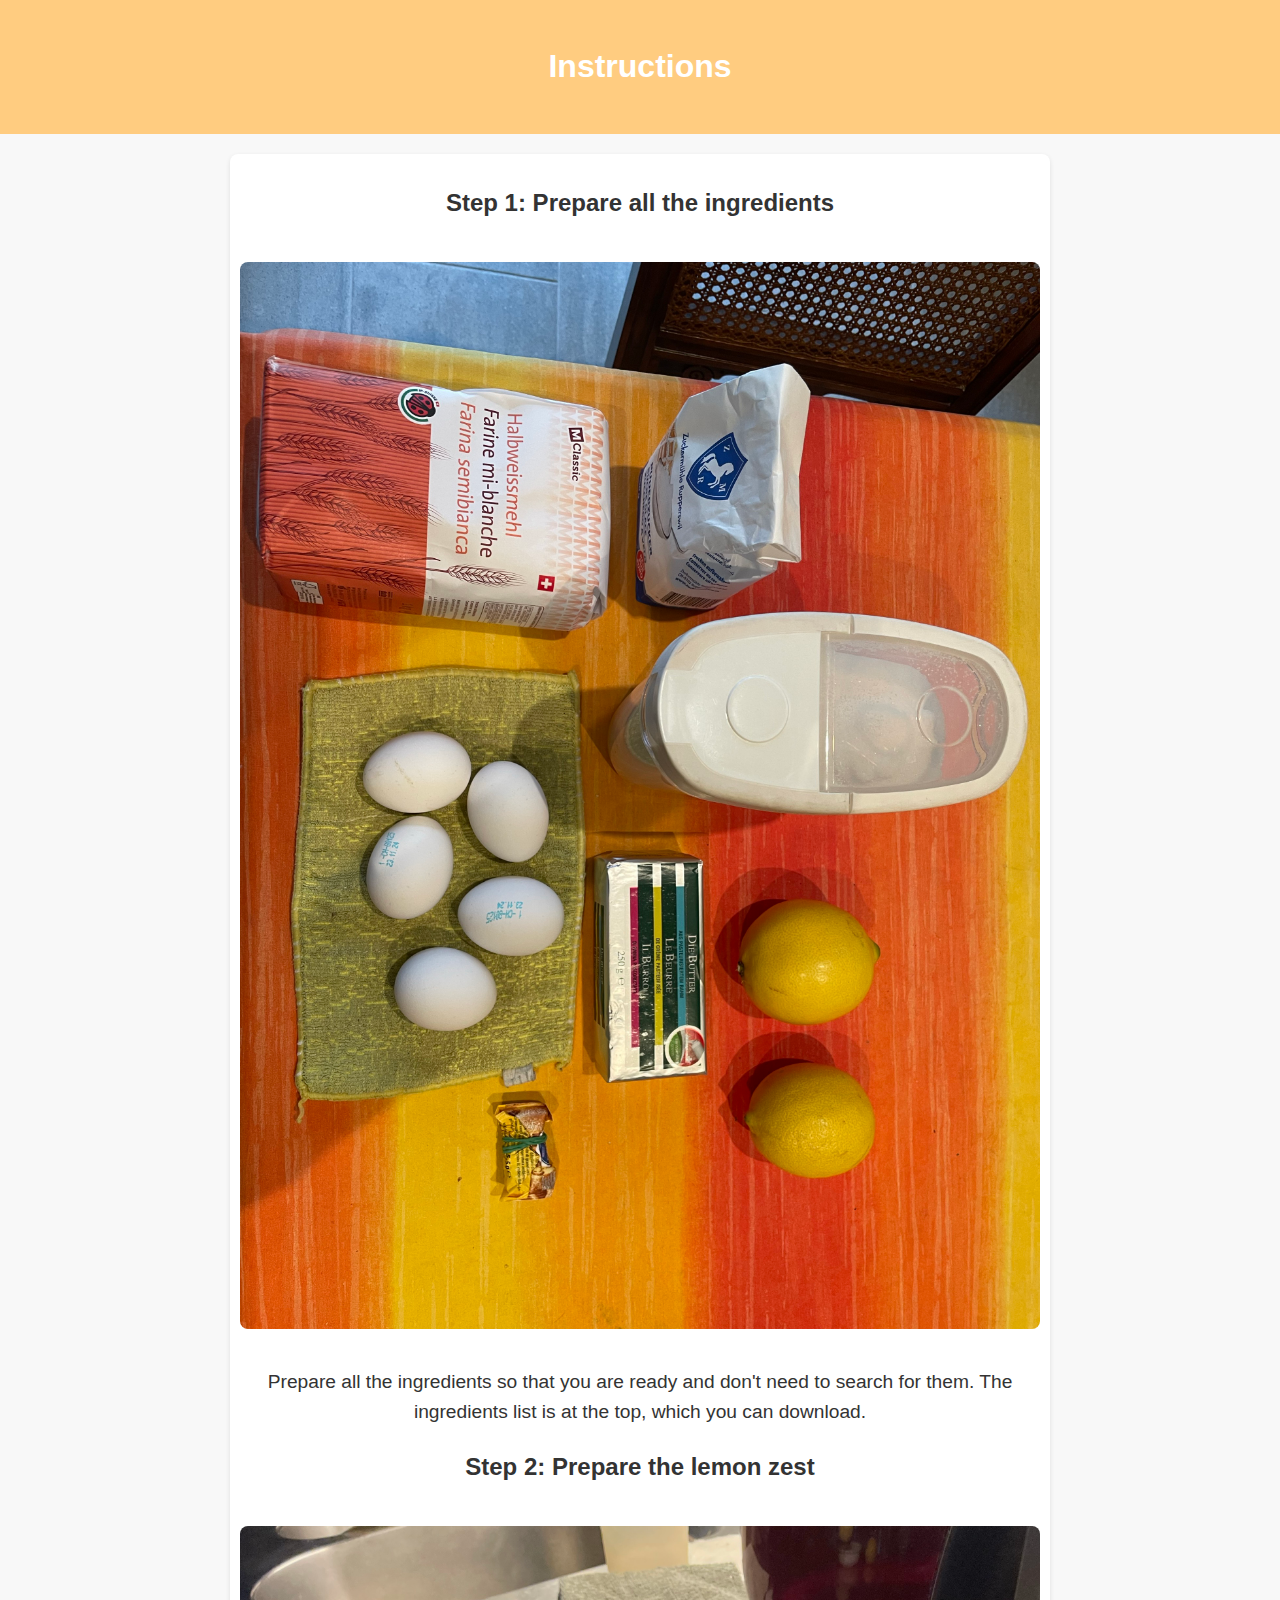
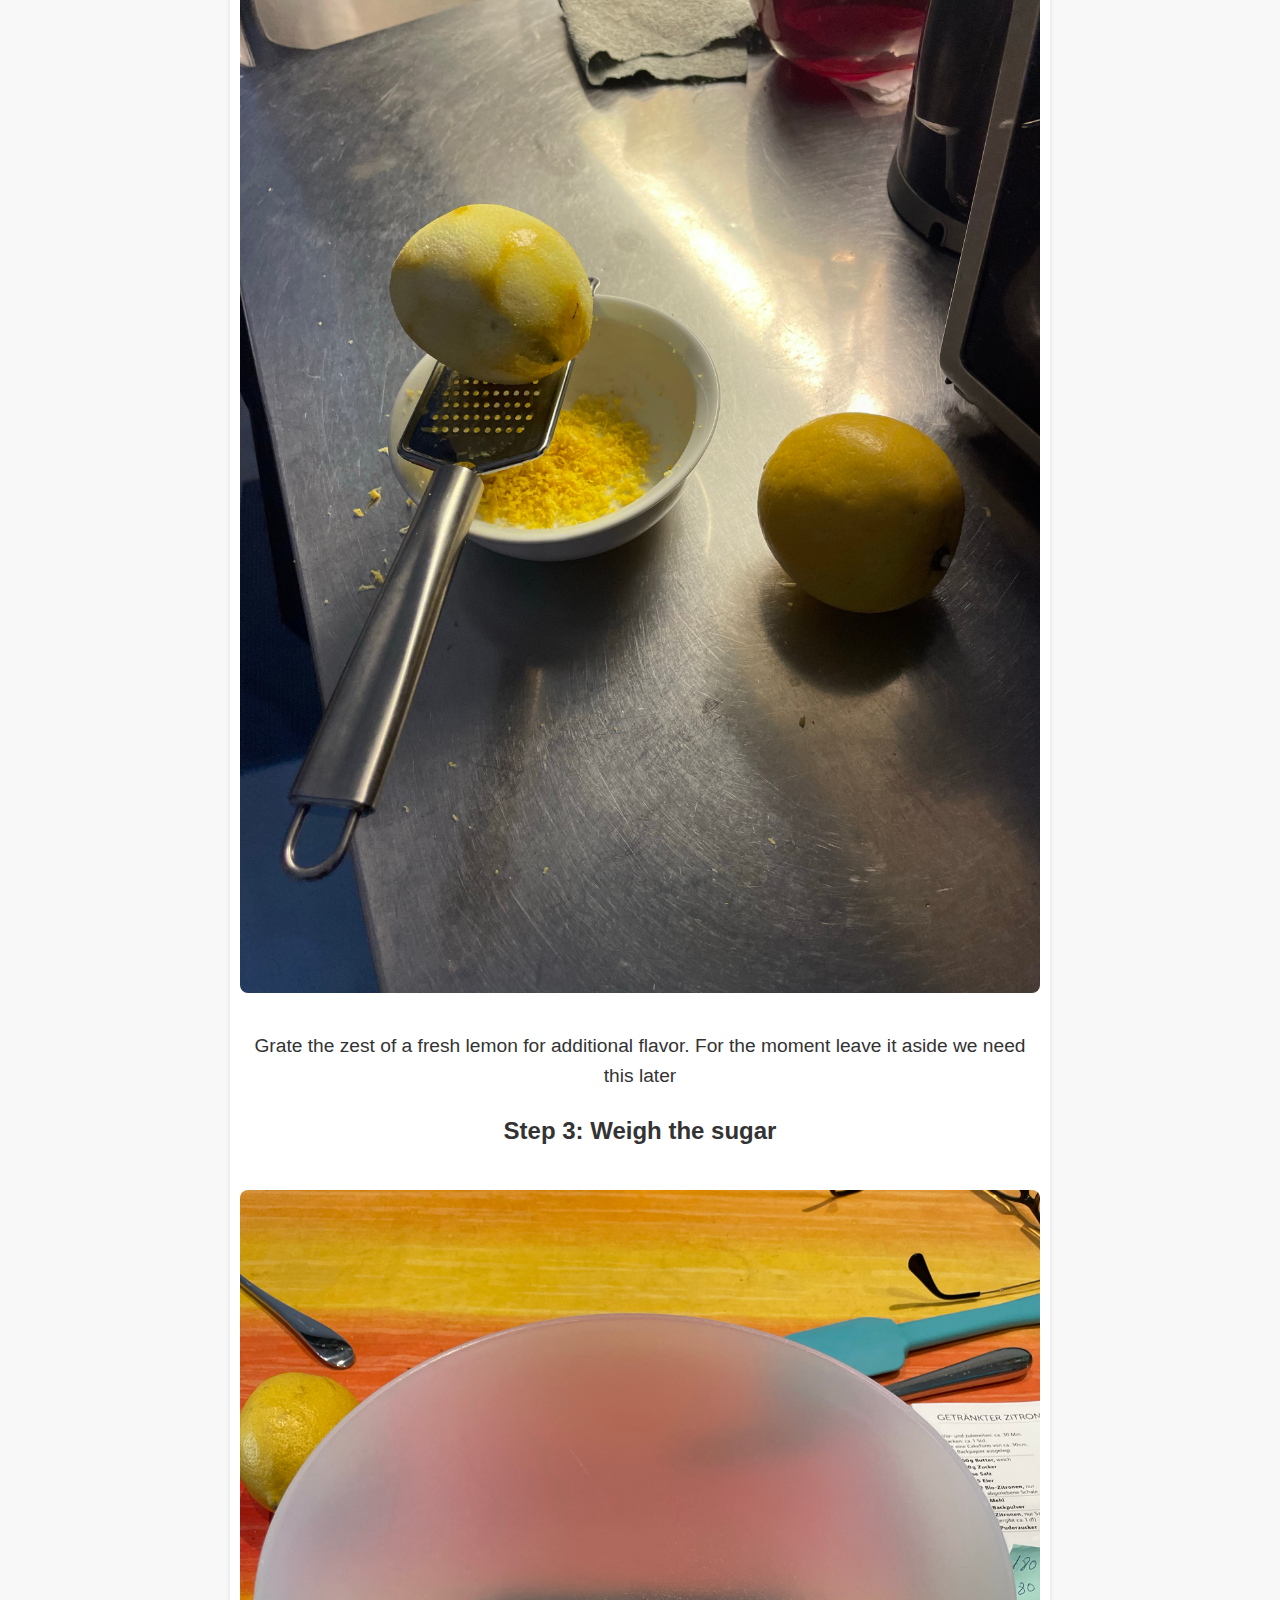
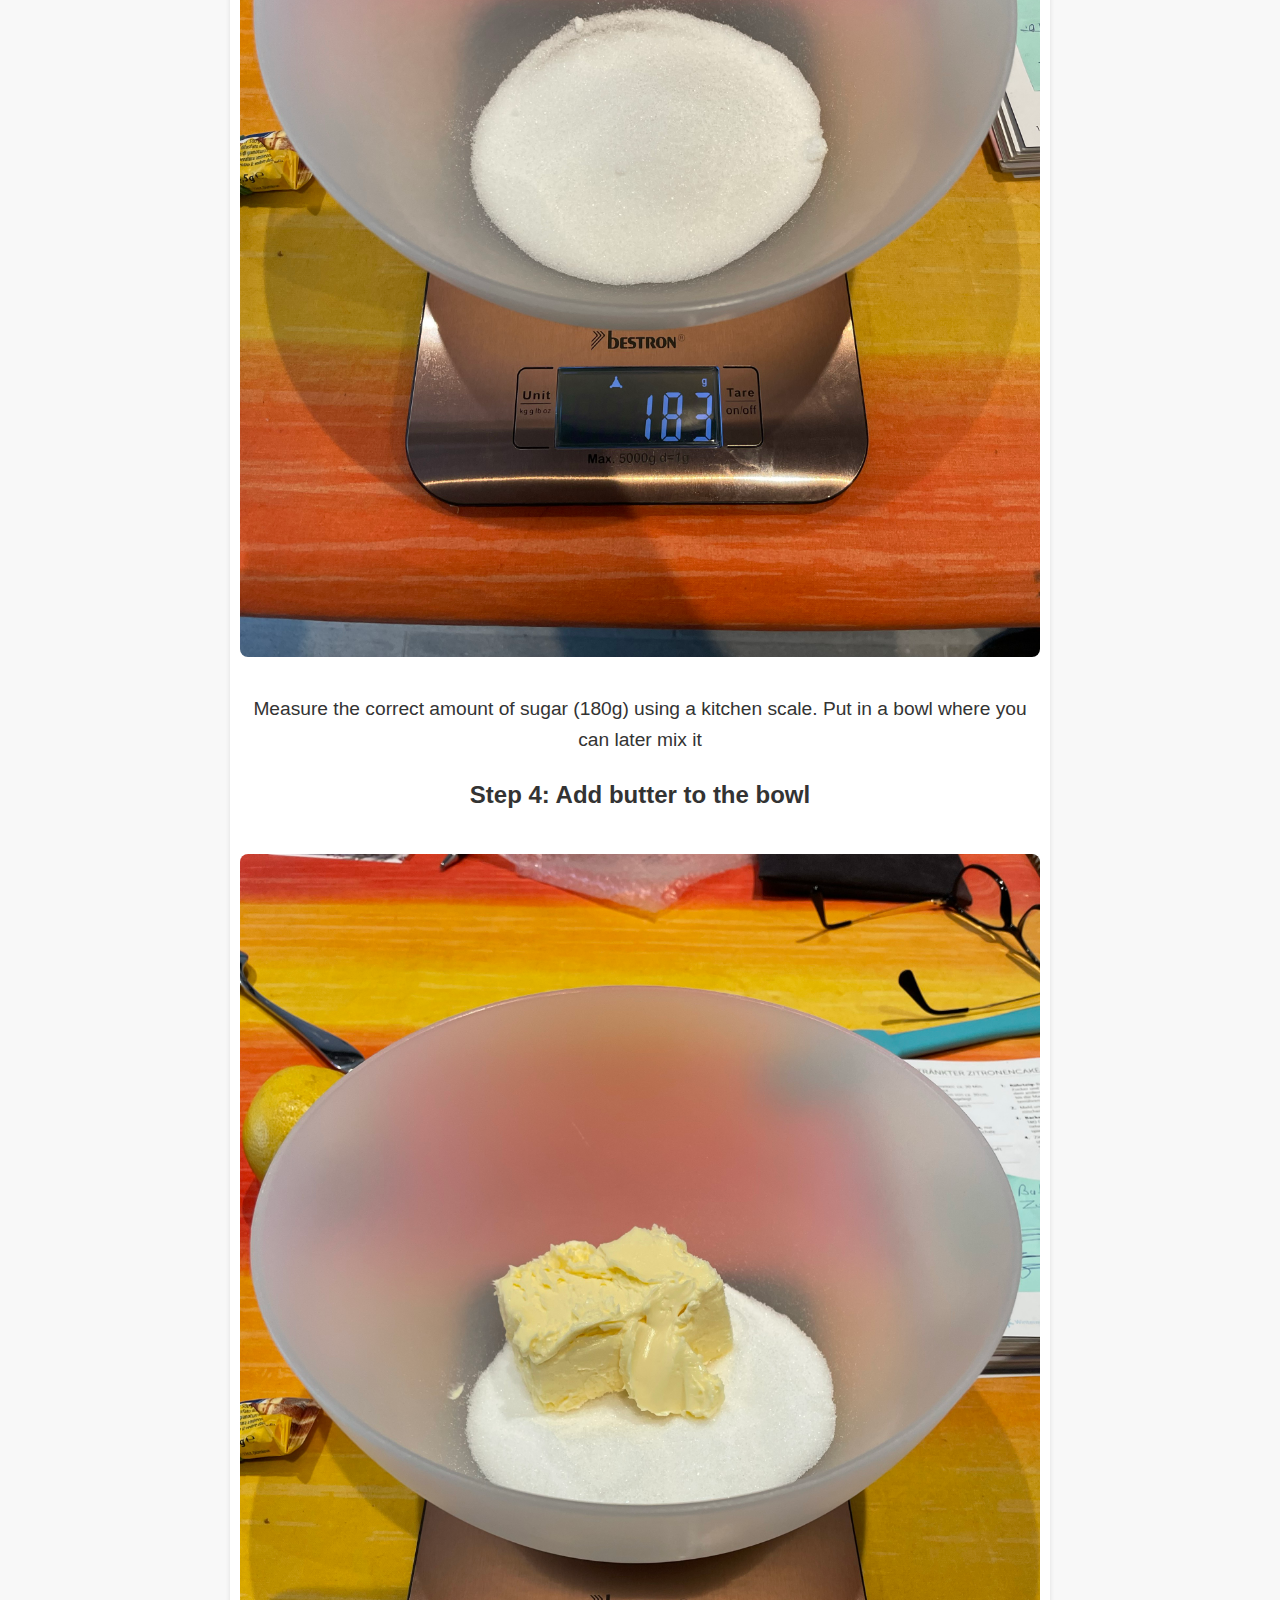
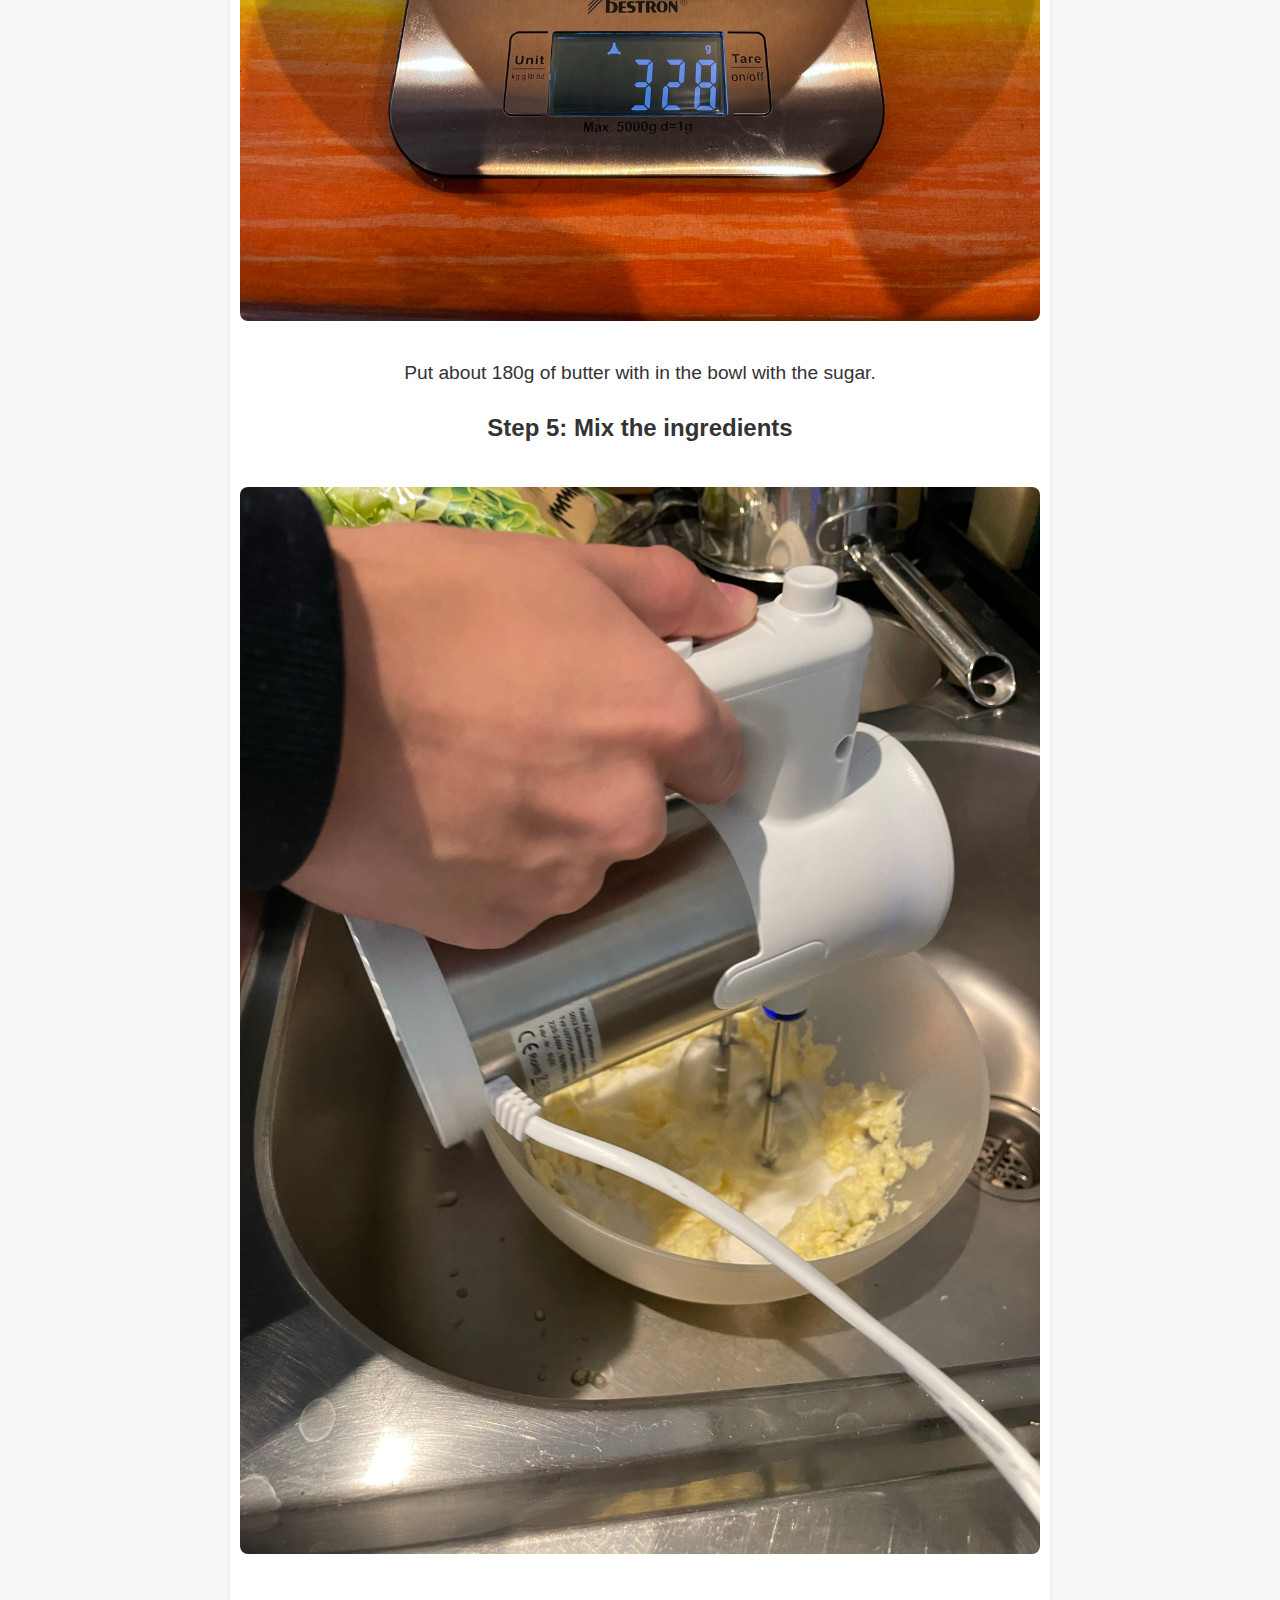
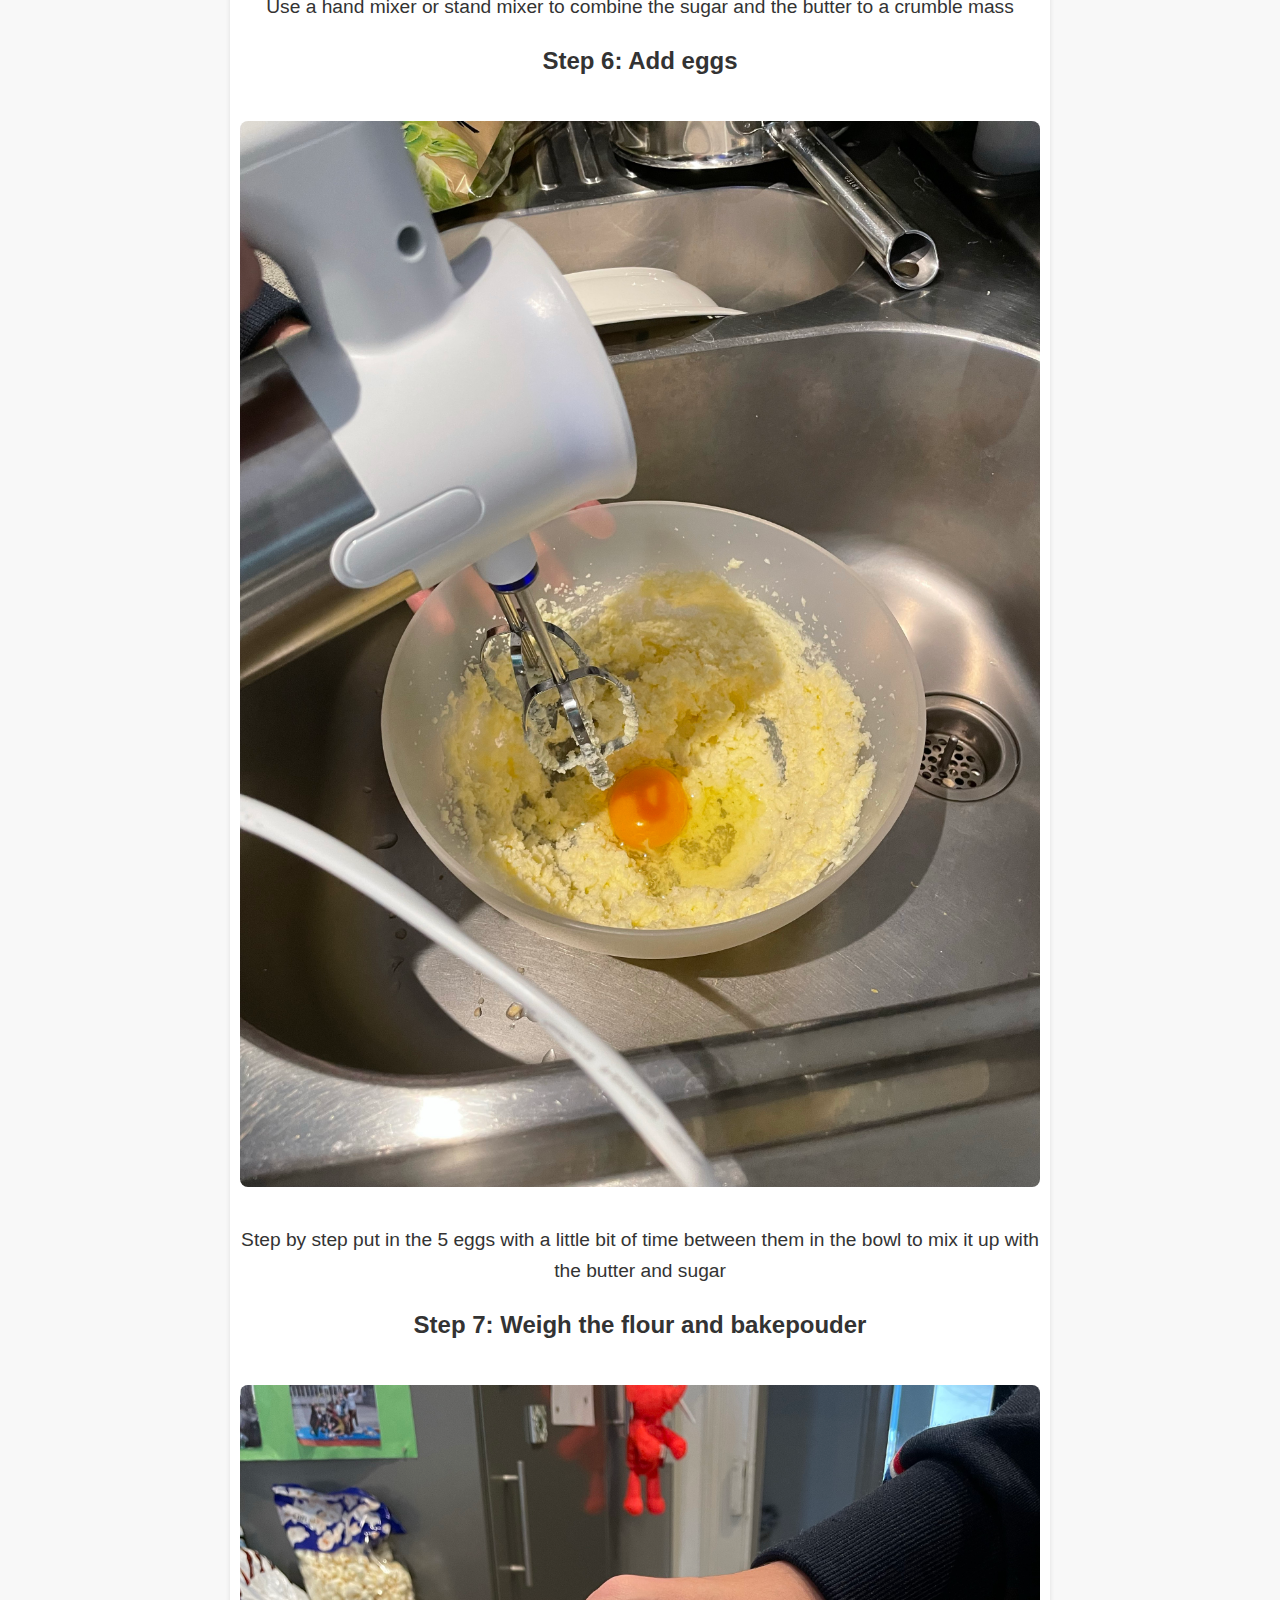
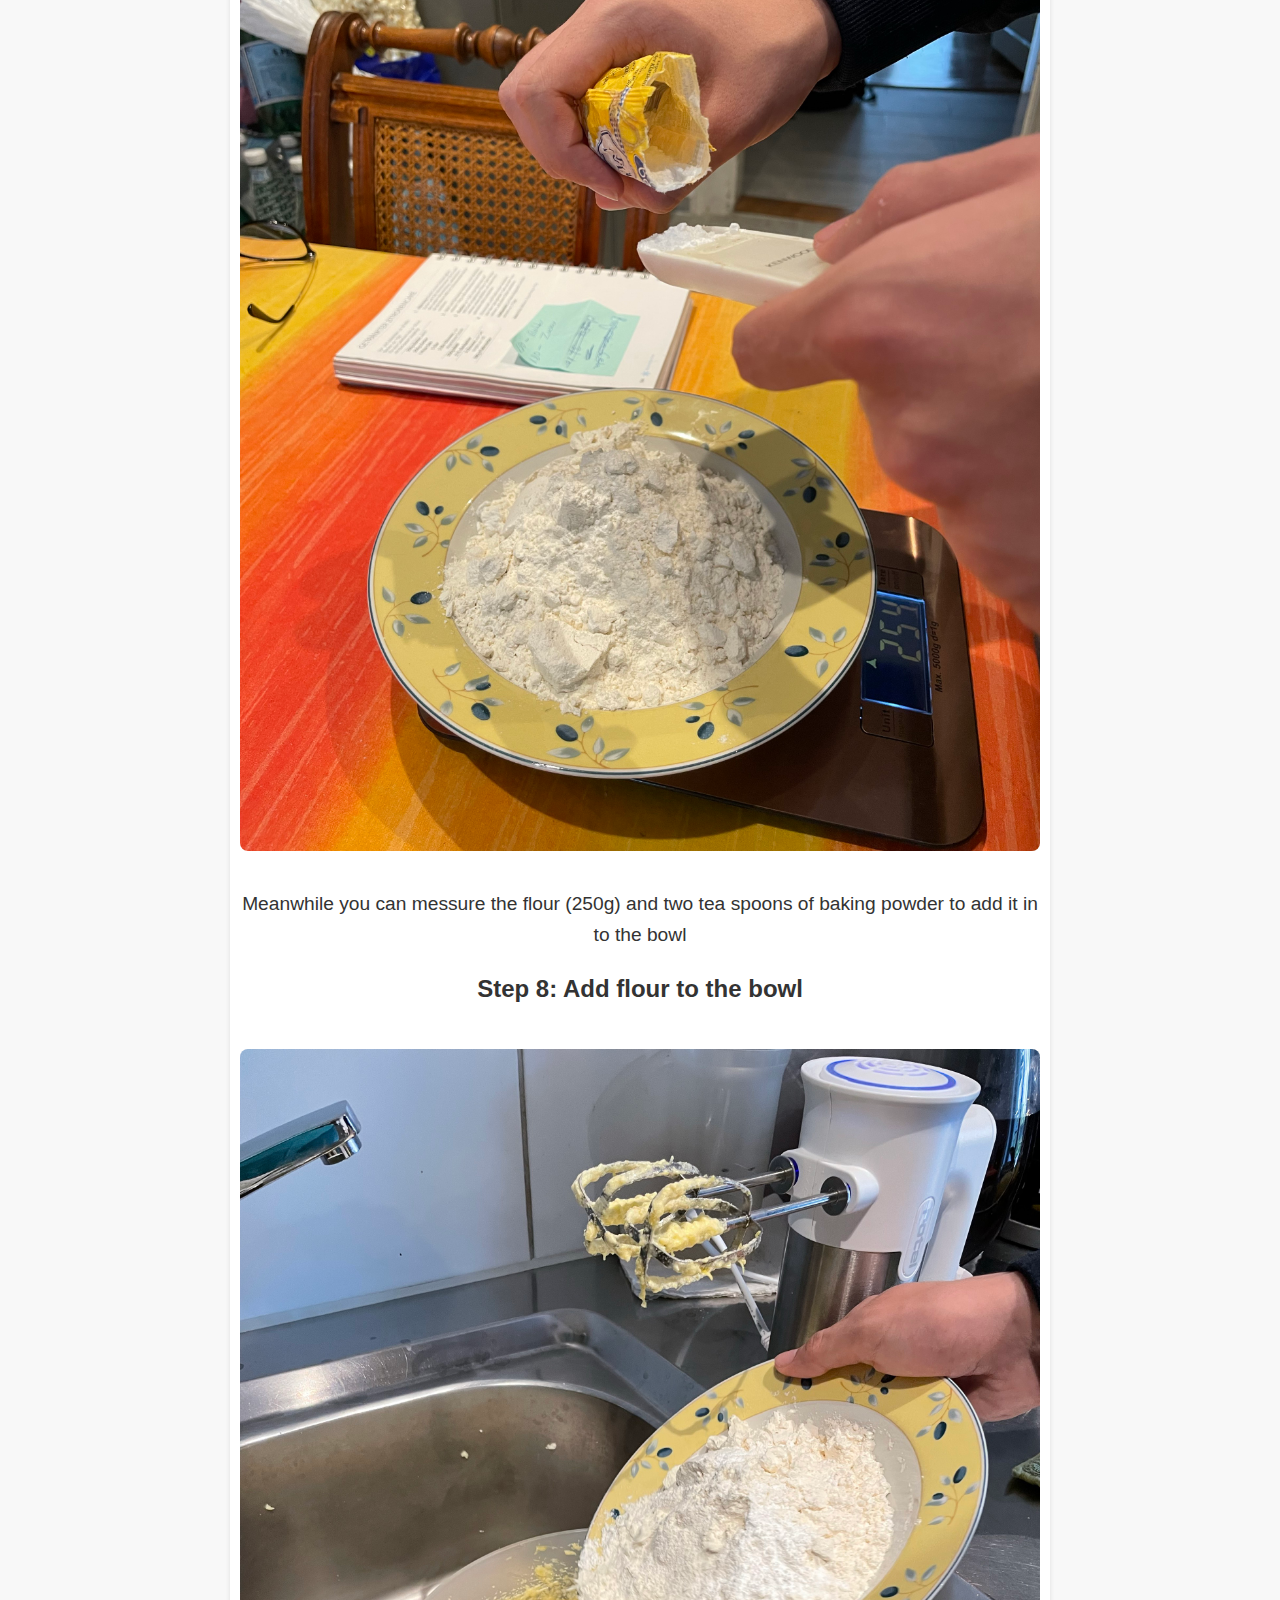
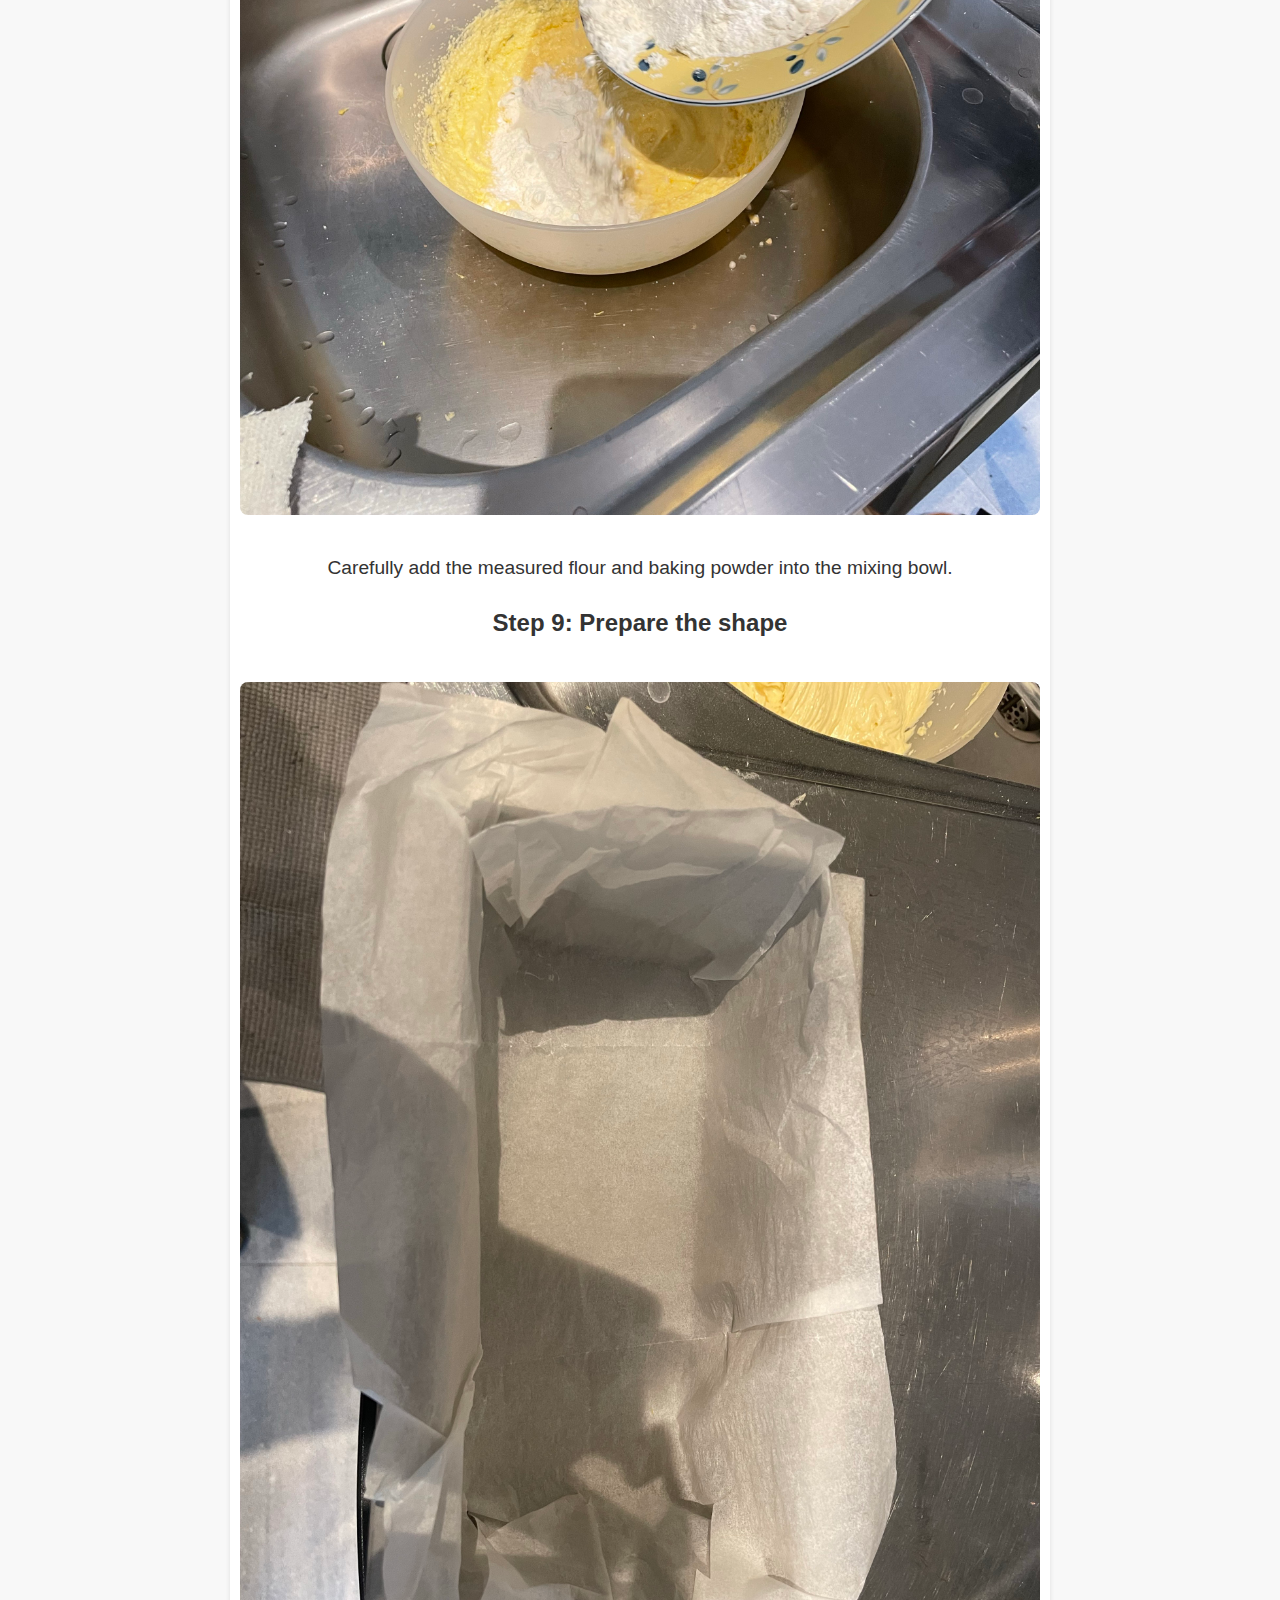
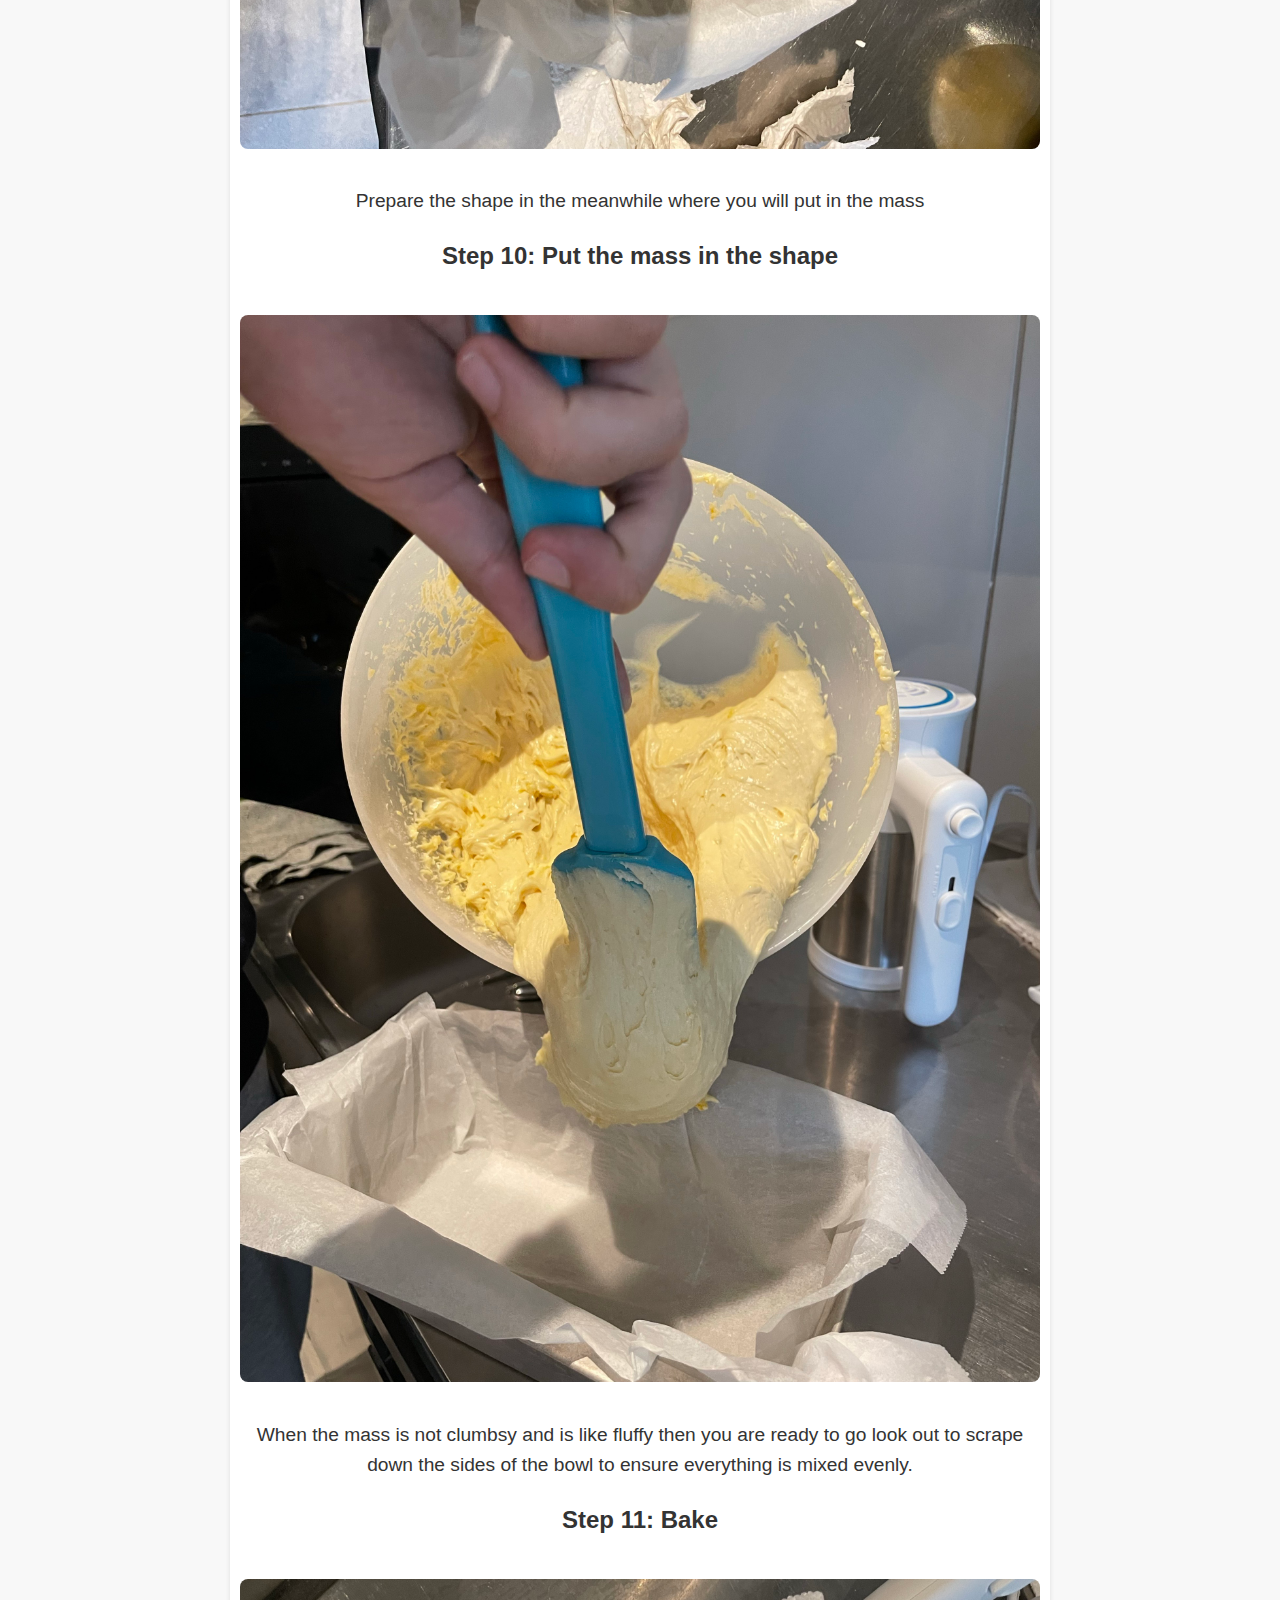
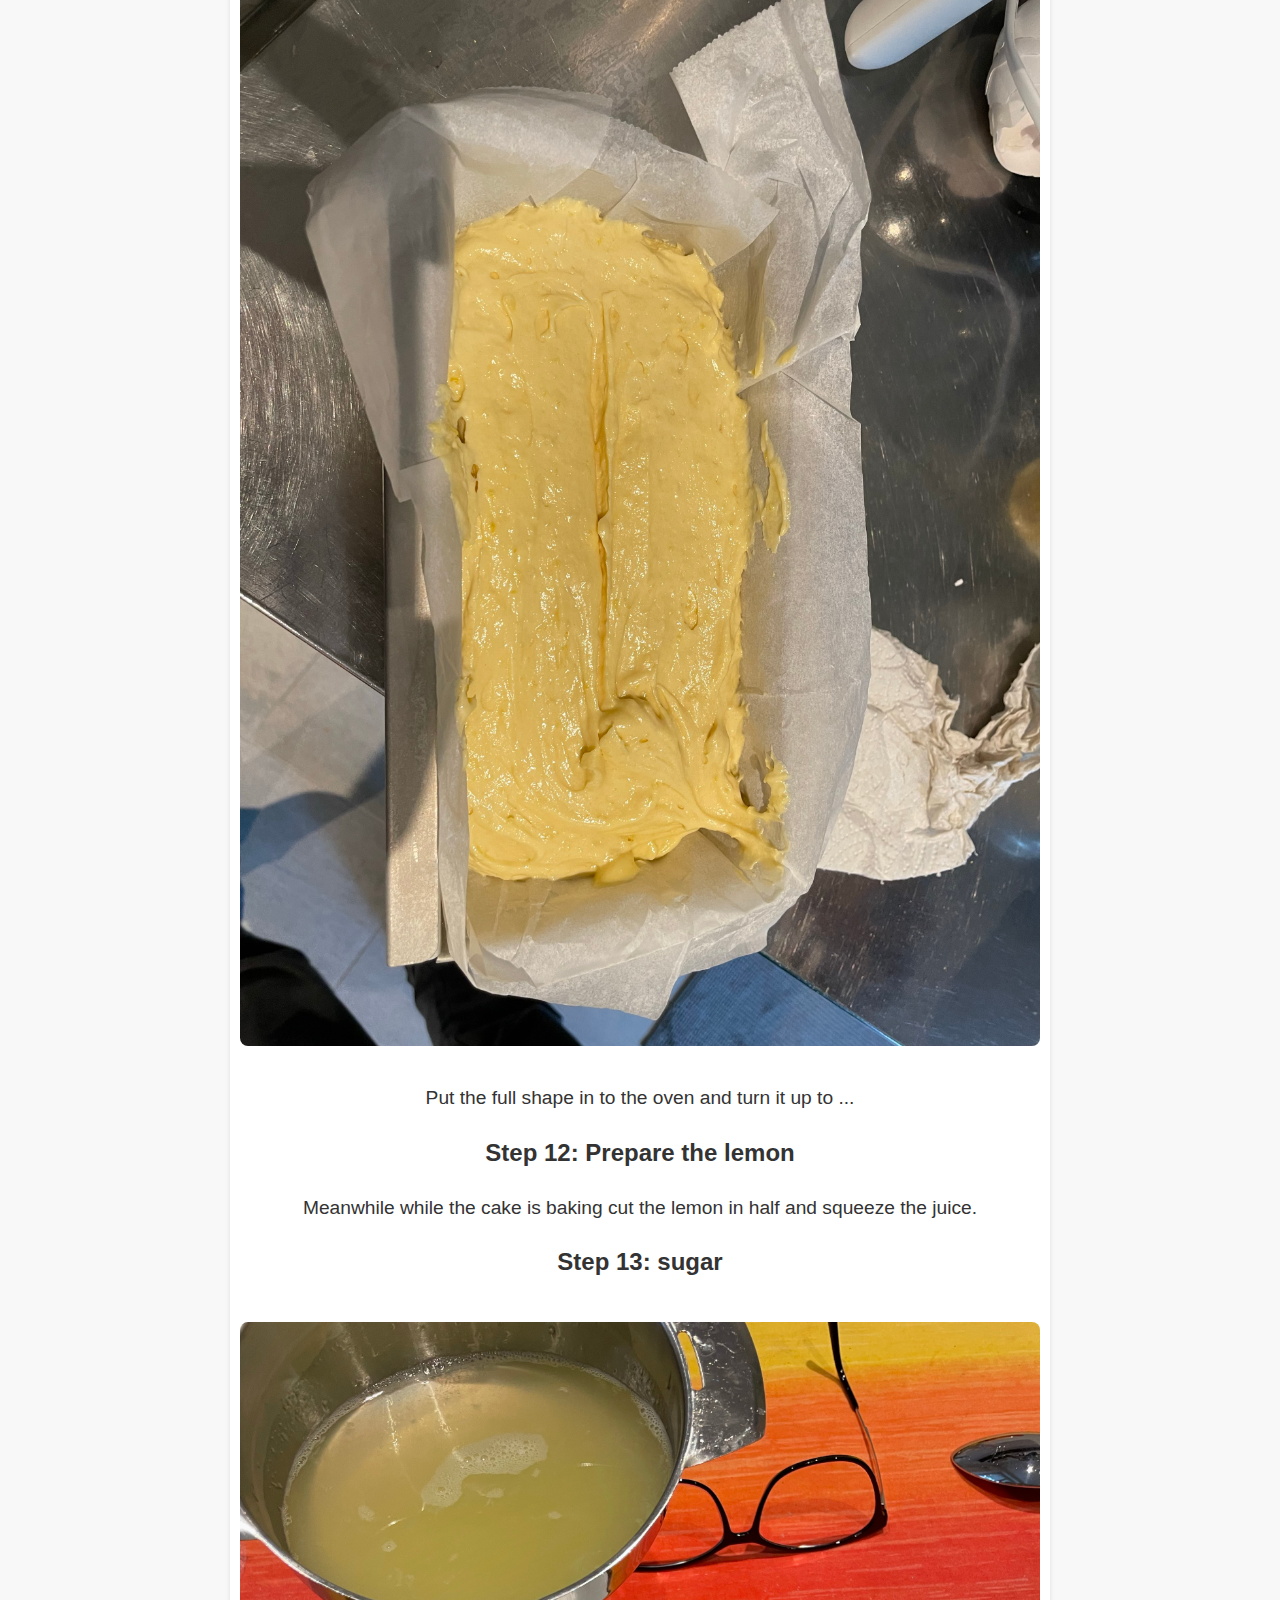
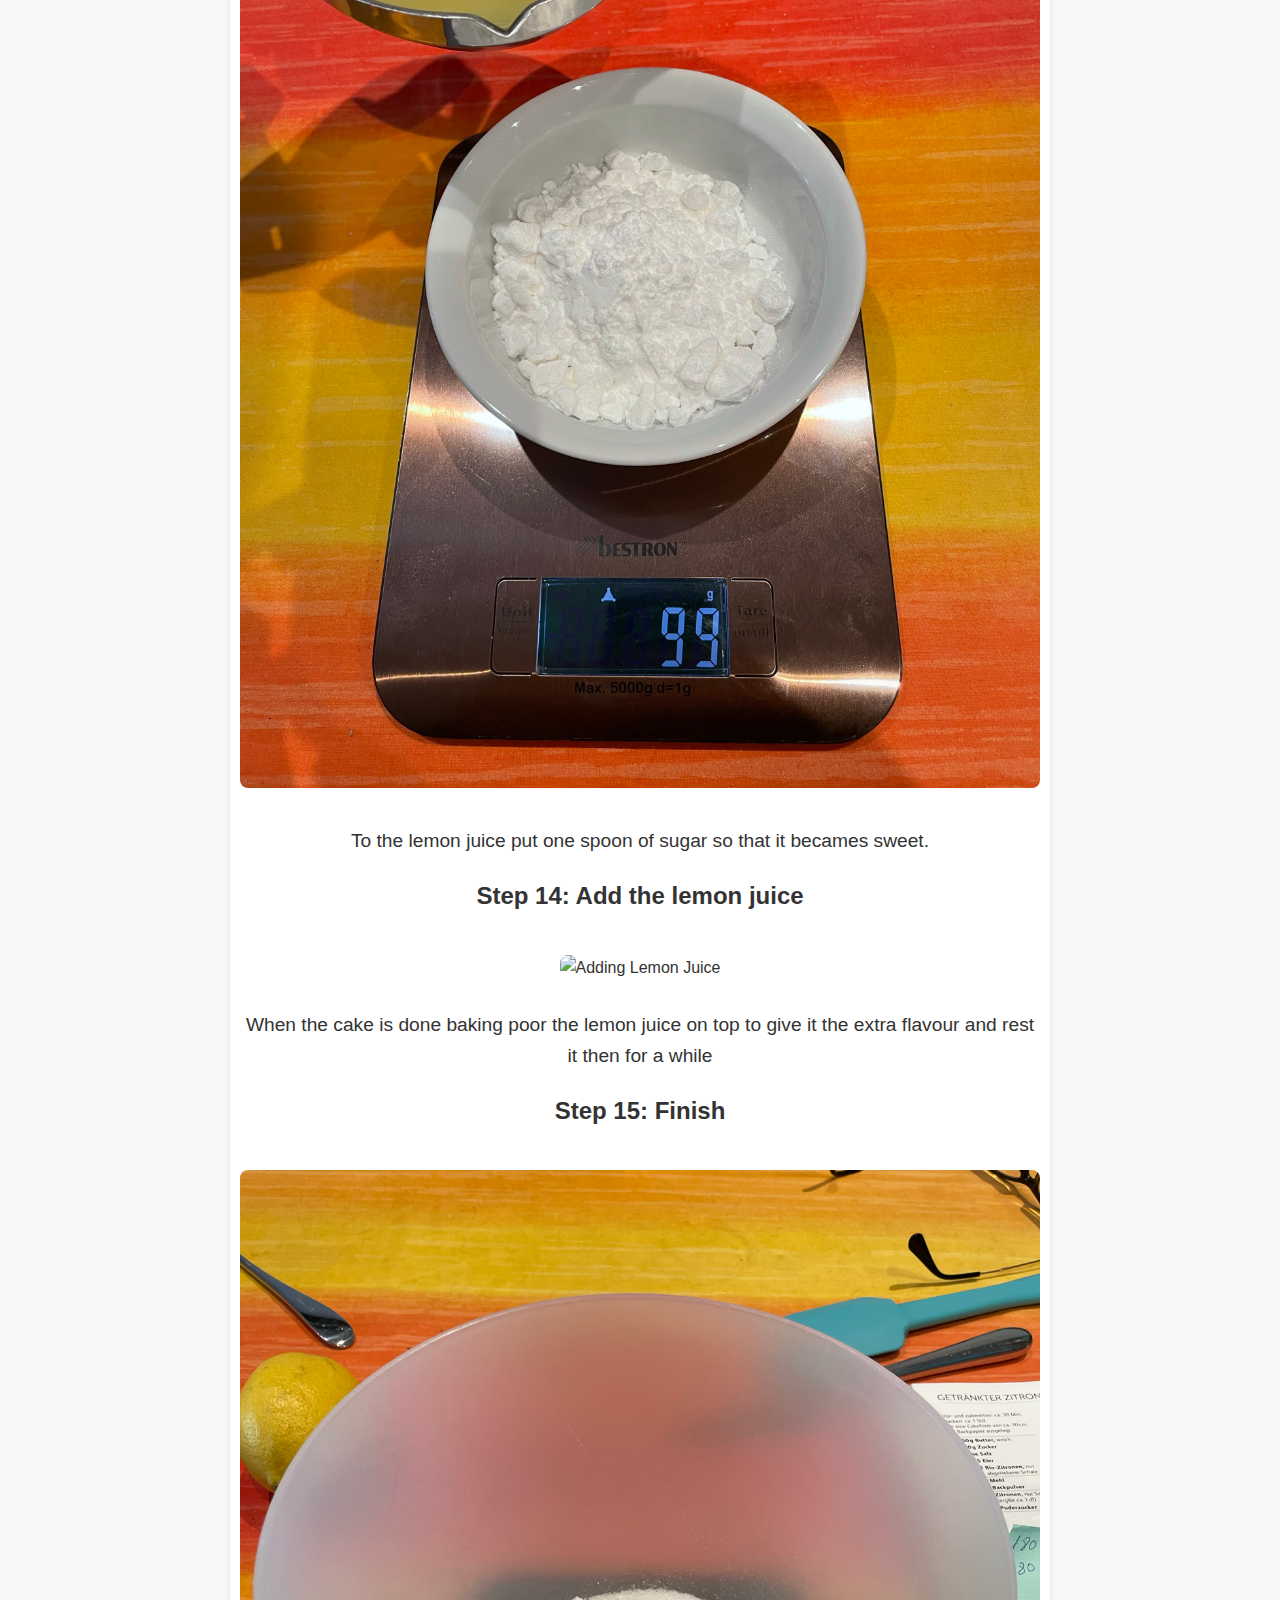
==== Back_Aufgabe_Website/zubereitung.html @ f0832147 "Lemon Cake" ====
<!DOCTYPE html>
<html lang="en">
<head>
    <meta charset="UTF-8">
    <meta name="viewport" content="width=device-width, initial-scale=1.0">
    <title>Instructions</title>
    <link rel="stylesheet" href="style.css">
</head>
<body>
    <header>
        <h1>Instructions</h1>
    </header>
    <main>
        <section class="step">
            <h2>Step 1: Prepare all the ingredients</h2>
            <img src="Image (2).jpg" alt="Prepare Ingredients">
            <p>Prepare all the ingredients so that you are ready and don't need to search for them. The ingredients list is at the top, which you can download.</p>
        </section>

        <section class="step">
            <h2>Step 2: Prepare the lemon zest</h2>
            <img src="Image (1).jpg" alt="Lemon Zest Preparation">
            <p>Grate the zest of a fresh lemon for additional flavor. For the moment leave it aside we need this later</p>
        </section>

        <section class="step">
            <h2>Step 3: Weigh the sugar</h2>
            <img src="Image.jpg" alt="Weighing sugar">
            <p>Measure the correct amount of sugar (180g) using a kitchen scale. Put in a bowl where you can later mix it</p>
        </section>

        <section class="step">
            <h2>Step 4: Add butter to the bowl</h2>
            <img src="Image (3).jpg" alt="Add butter to Bowl">
            <p>Put about 180g of butter with in the bowl with the sugar.</p>
        </section>

        <section class="step">
            <h2>Step 5: Mix the ingredients</h2>
            <img src="Image (4).jpg" alt="Mixing Ingredients">
            <p>Use a hand mixer or stand mixer to combine the sugar and the butter to a crumble mass</p>
        </section>

        <section class="step">
            <h2>Step 6: Add eggs</h2>
            <img src="Image (5).jpg" alt="Add eggs">
            <p>Step by step put in the 5 eggs with a little bit of time between them in the bowl to mix it up with the butter and sugar</p>
        </section>

        <section class="step">
            <h2>Step 7: Weigh the flour and bakepouder</h2>
            <img src="Image (7).jpg" alt="Weighing Flour">
            <p>Meanwhile you can messure the flour (250g) and two tea spoons of baking powder to add it in to the bowl</p>
        </section>

        <section class="step">
            <h2>Step 8: Add flour to the bowl</h2>
            <img src="Image (9).jpg" alt="Add Flour to Bowl">
            <p>Carefully add the measured flour and baking powder into the mixing bowl.</p>
        </section>

        <section class="step">
            <h2>Step 9: Prepare the shape</h2>
            <img src="Image (10).jpg" alt="shape">
            <p>Prepare the shape in the meanwhile where you will put in the mass</p>
        </section>

        <section class="step">
            <h2>Step 10: Put the mass in the shape</h2>
            <img src="Image (11).jpg" alt="Scraping Bowl">
            <p>When the mass is not clumbsy and is like fluffy then you are ready to go look out to scrape down the sides of the bowl to ensure everything is mixed evenly.</p>
        </section>

        <section class="step">
            <h2>Step 11: Bake</h2>
            <img src="Image (12).jpg" alt="Bake">
            <p>Put the full shape in to the oven and turn it up to ...</p>
        </section>

        <section class="step">
            <h2>Step 12: Prepare the lemon</h2>
            <p>Meanwhile while the cake is baking cut the lemon in half and squeeze the juice.</p>
        </section>

        <section class="step">
            <h2>Step 13: sugar</h2>
            <img src="Image (14).jpg" alt="sugar">
            <p>To the lemon juice put one spoon of sugar so that it becames sweet.</p>
        </section>

        <section class="step">
            <h2>Step 14: Add the lemon juice</h2>
            <img src="bilder/schritt14.jpg" alt="Adding Lemon Juice">
            <p>When the cake is done baking poor the lemon juice on top to give it the extra flavour and rest it then for a while</p>
        </section>

        <section class="step">
            <h2>Step 15: Finish</h2>
            <img src="Image.jpg" alt="finish">
            <p>Your lemon cake is done! Enjoy!</p>
        </section>
    </main>
    <footer>
        <p>© 2024 Joël Bandle</p>
    </footer>
</body>
</html>
---- Back_Aufgabe_Website/style.css ----
body {
    font-family: Arial, sans-serif;
    line-height: 1.6;
    margin: 0;
    padding: 0;
    background-color: #f8f8f8;
    color: #333;
}

header {
    background-color: #ffcc80;
    color: #fff;
    padding: 20px 10px;
    text-align: center;
}

.title-header {
    background-color: #ff9966;
}

main {
    max-width: 800px;
    margin: 20px auto;
    padding: 10px;
    background: #fff;
    border-radius: 8px;
    box-shadow: 0 2px 5px rgba(0, 0, 0, 0.1);
    text-align: center;
}

main img {
    max-width: 100%;
    height: auto;
    border-radius: 8px;
    margin: 20px 0;
}

main p {
    font-size: 1.2em;
    margin: 20px 0;
}

.btn {
    display: inline-block;
    padding: 10px 20px;
    background-color: #ffcc80;
    color: #fff;
    text-decoration: none;
    font-size: 1.2em;
    border-radius: 5px;
    transition: background-color 0.3s;
}

.btn:hover {
    background-color: #e6a157;
}

.step {
    margin-bottom: 20px;
}

.step img {
    max-width: 100%;
    height: auto;
    border-radius: 8px;
    margin-bottom: 10px;
}

footer {
    text-align: center;
    padding: 10px;
    background-color: #ffcc80;
    color: #fff;
    margin-top: 20px;
    border-top: 2px solid #e6a157;
}
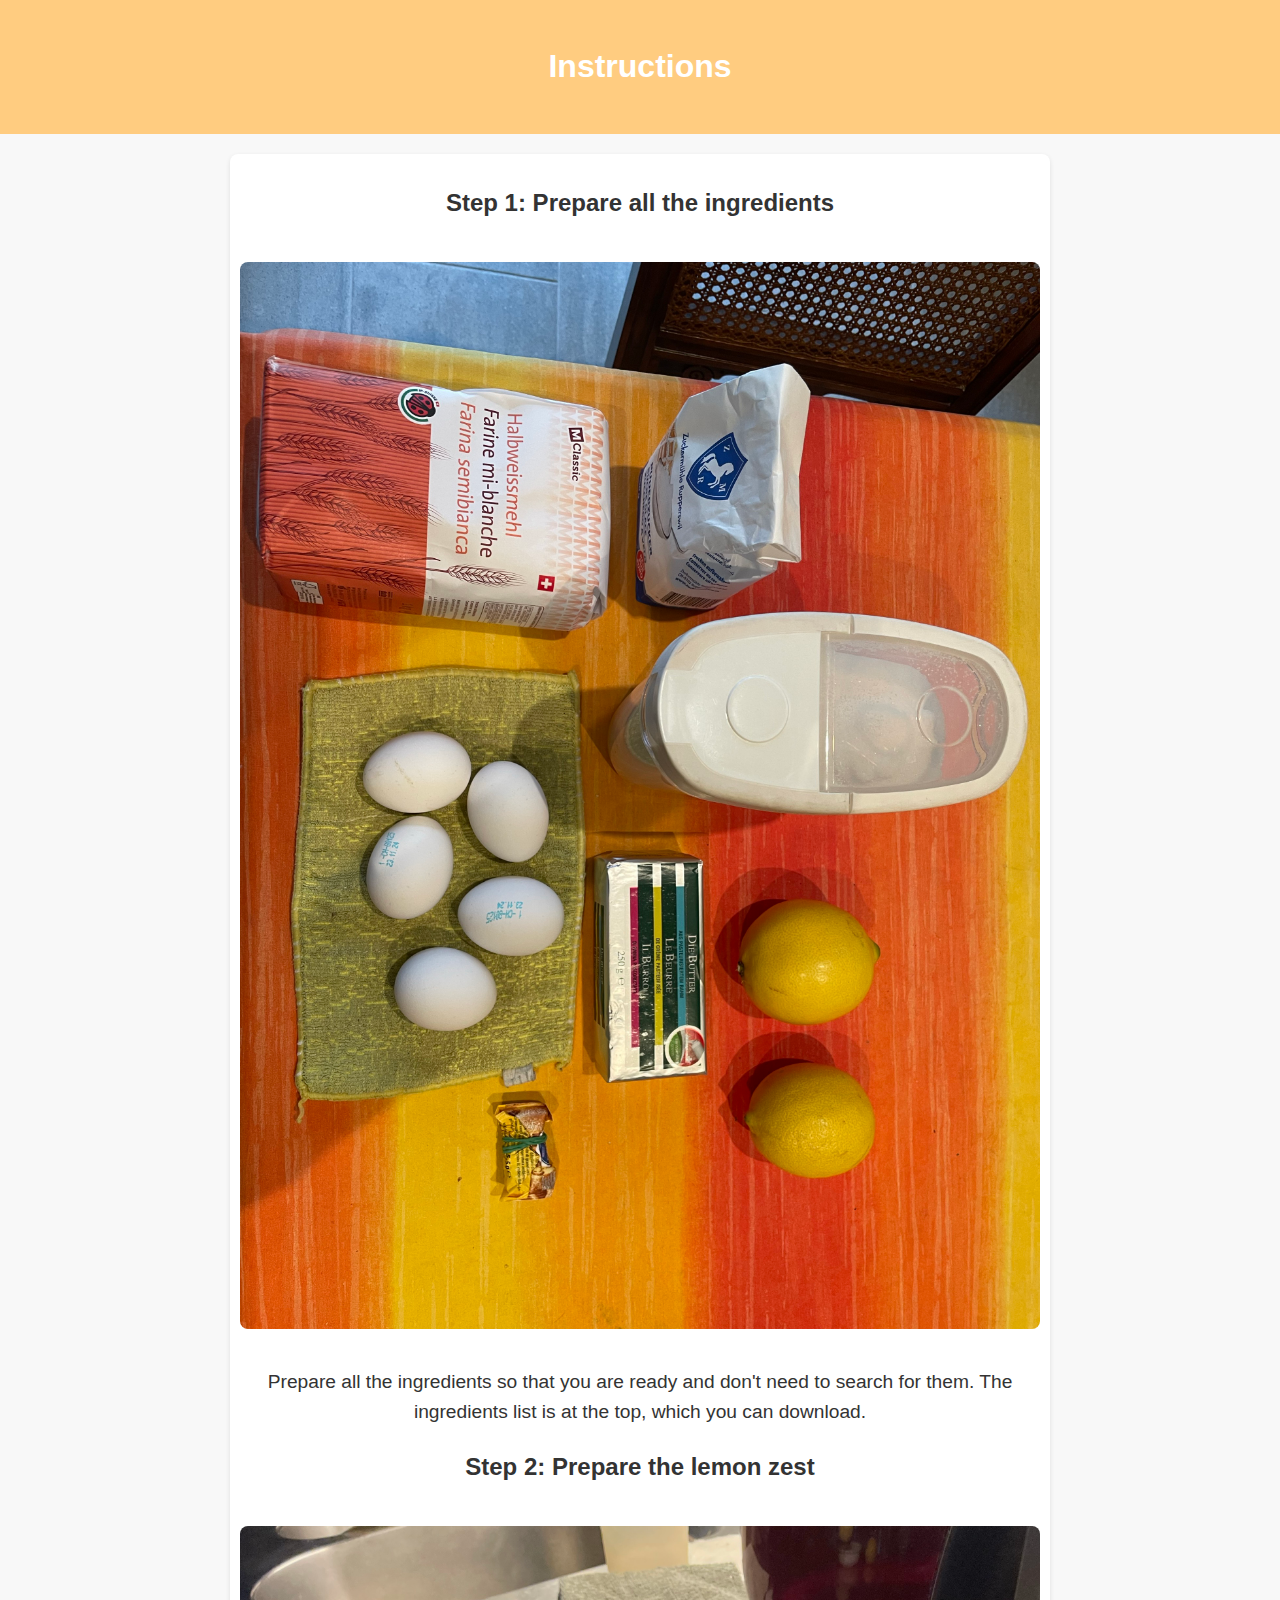
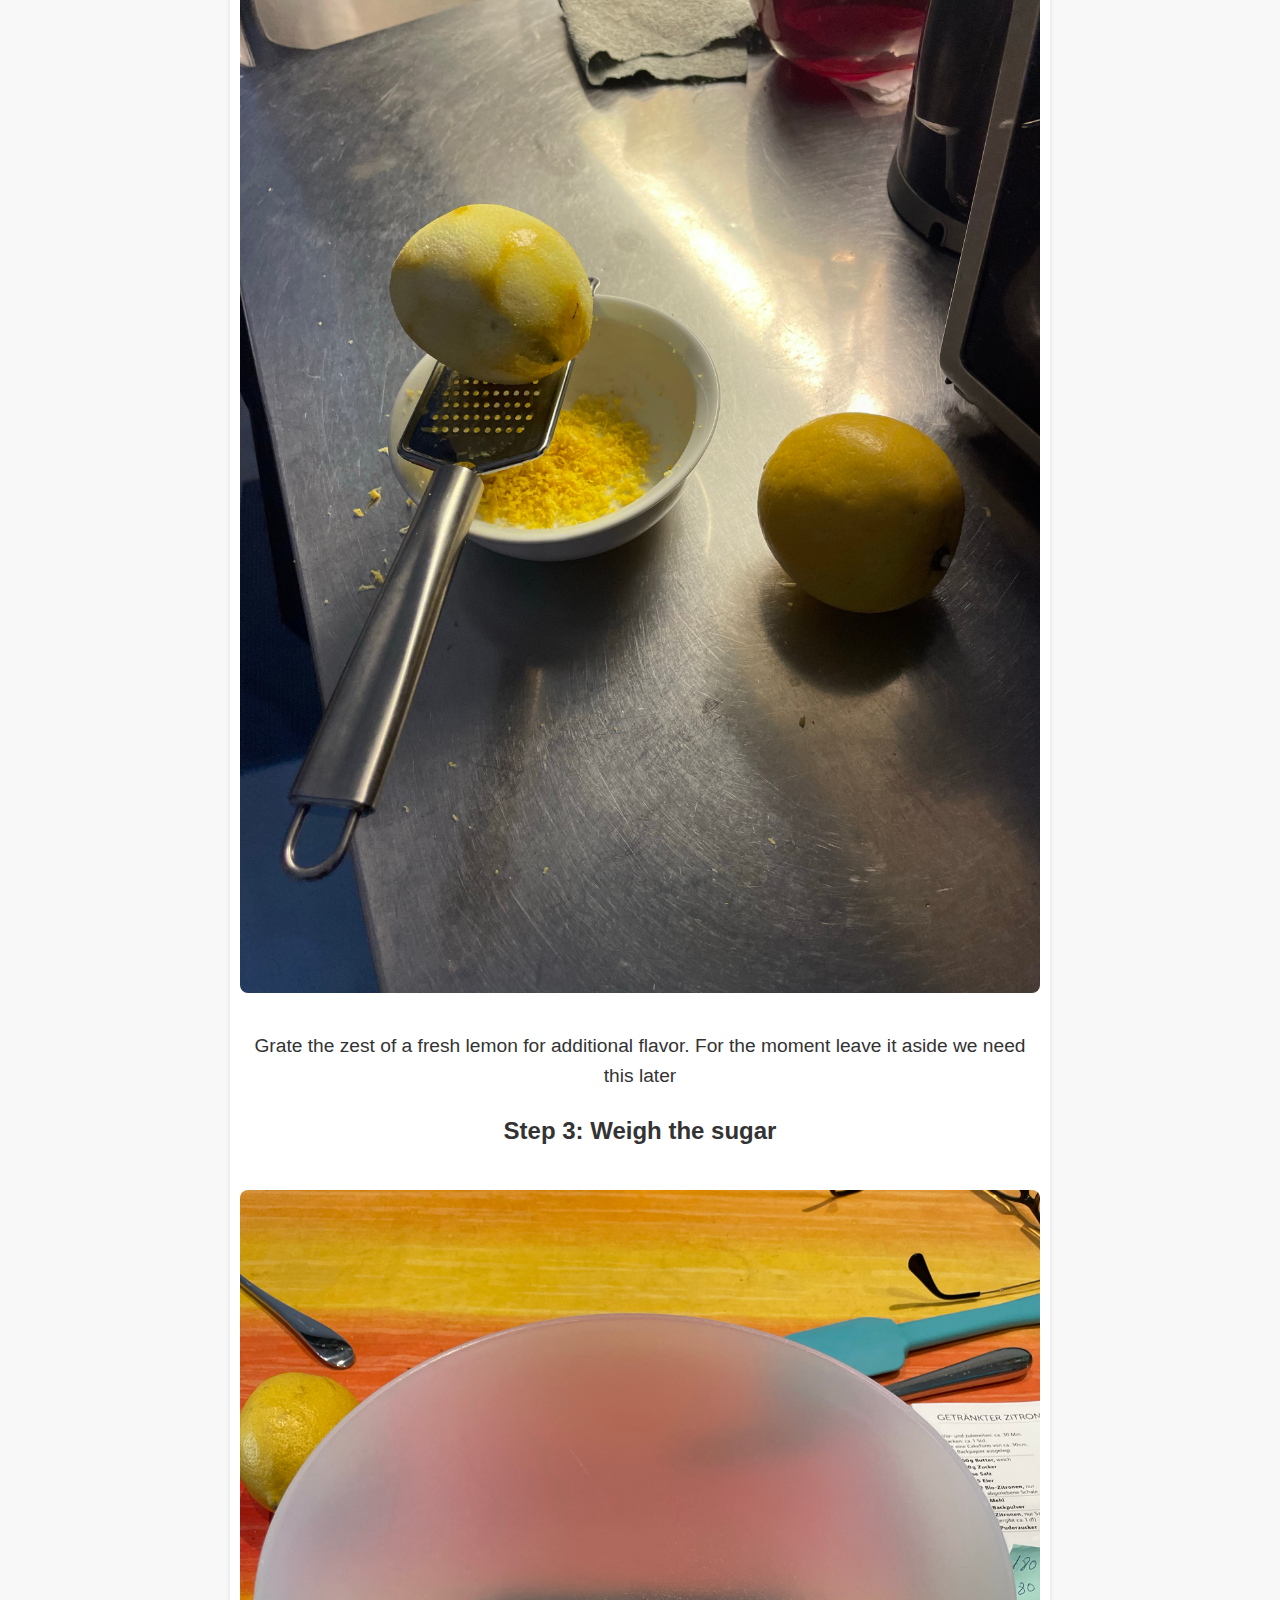
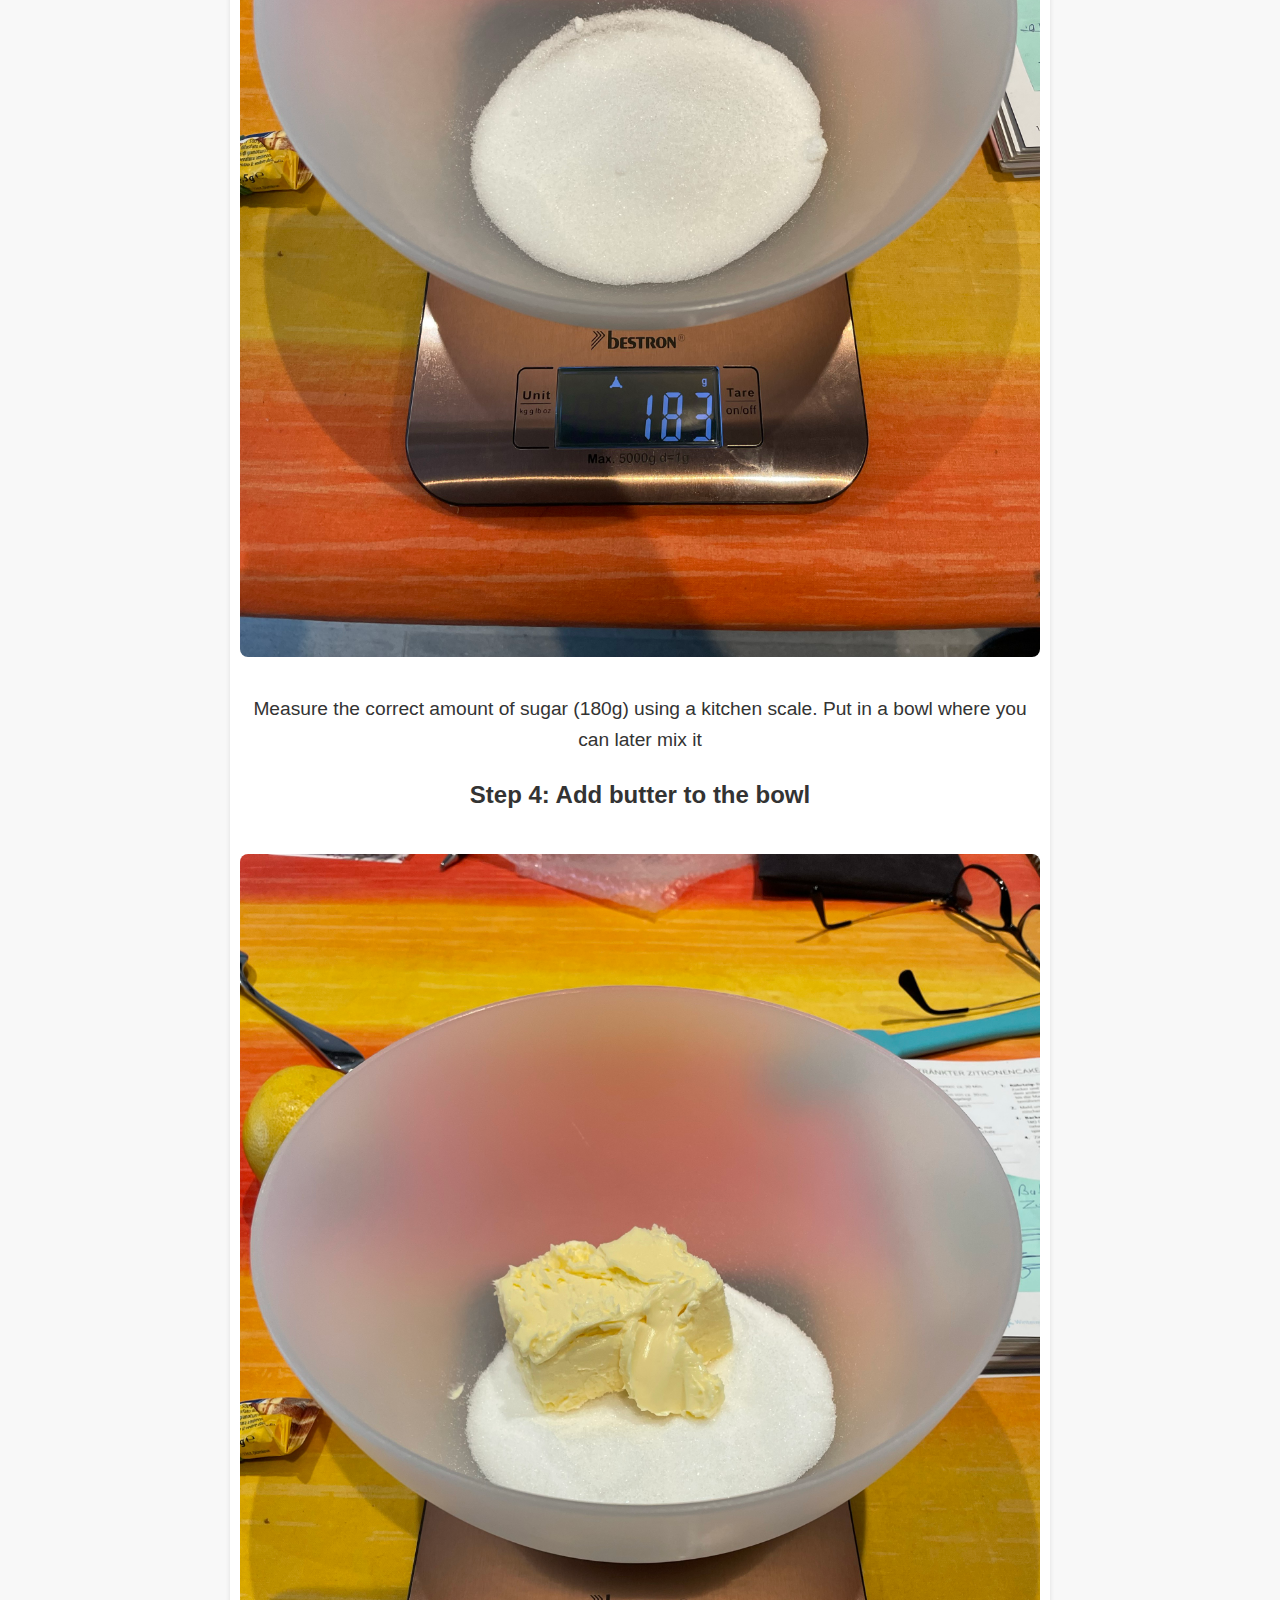
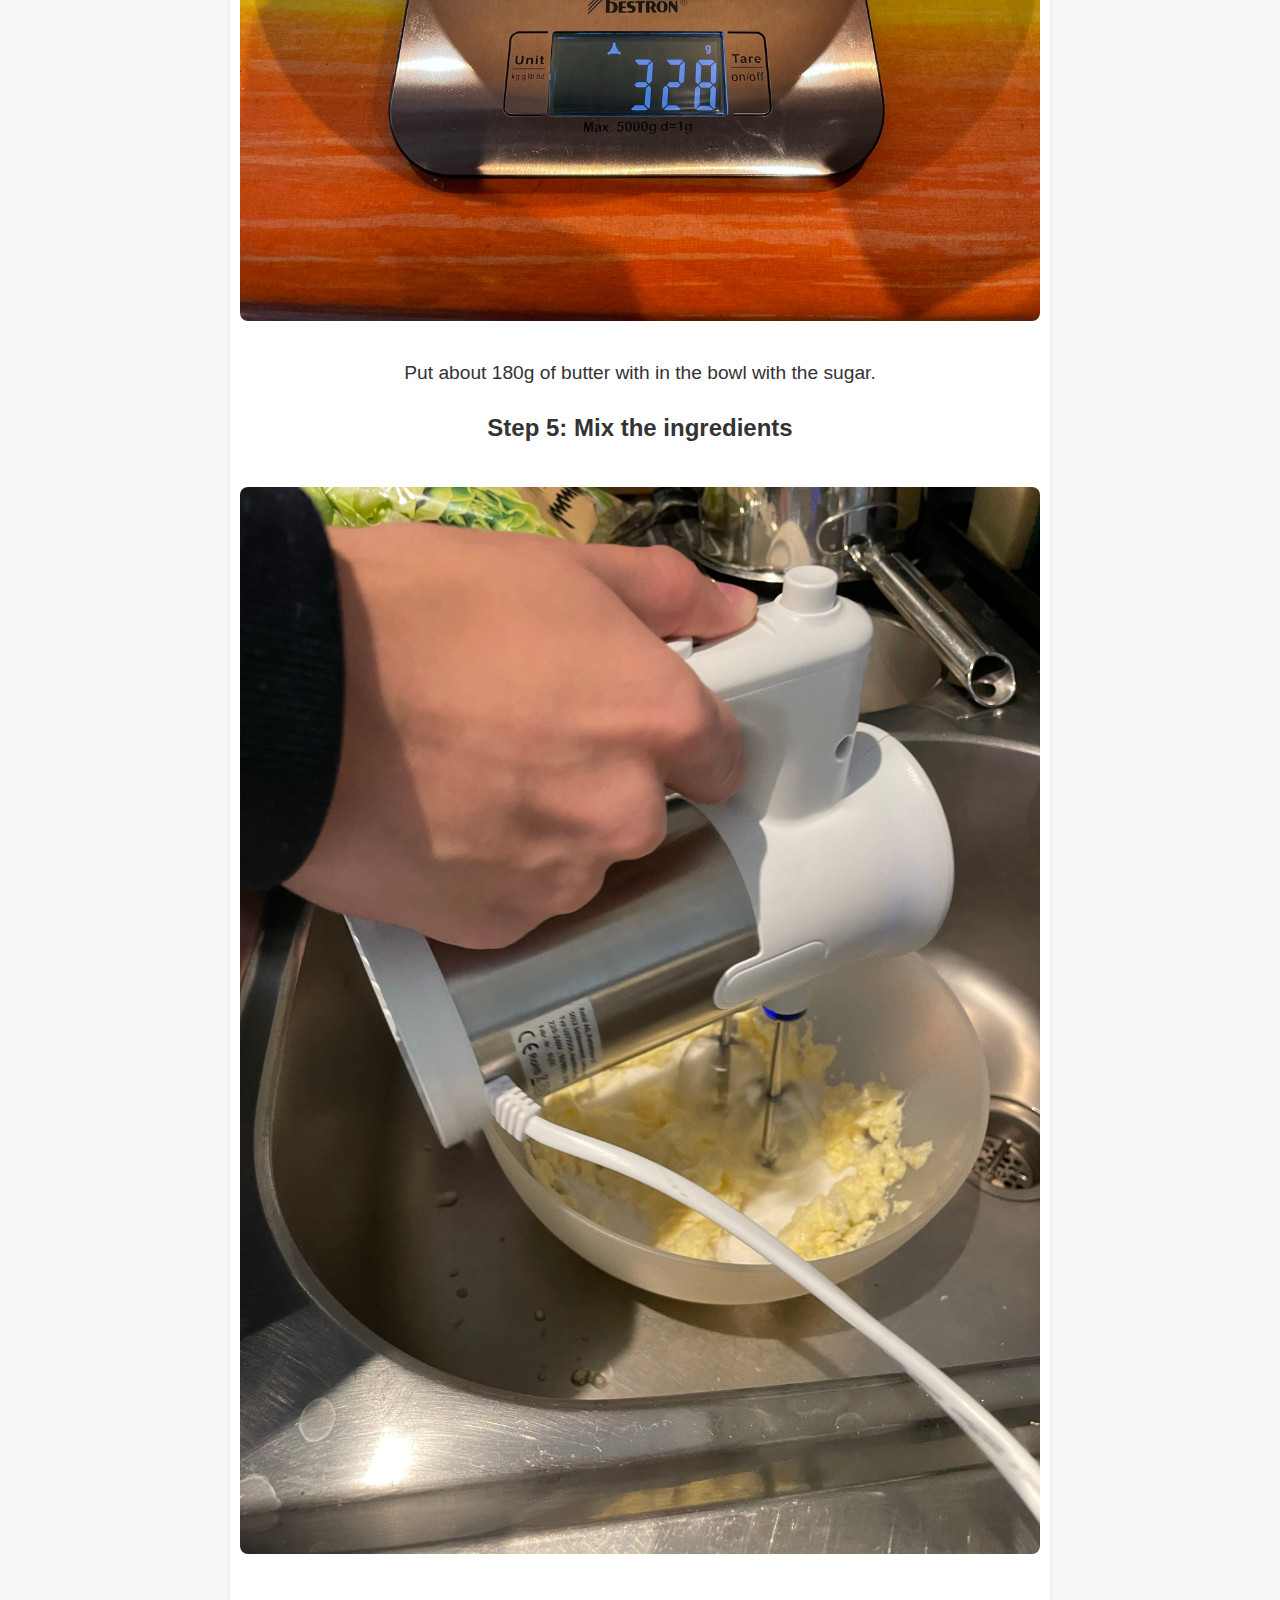
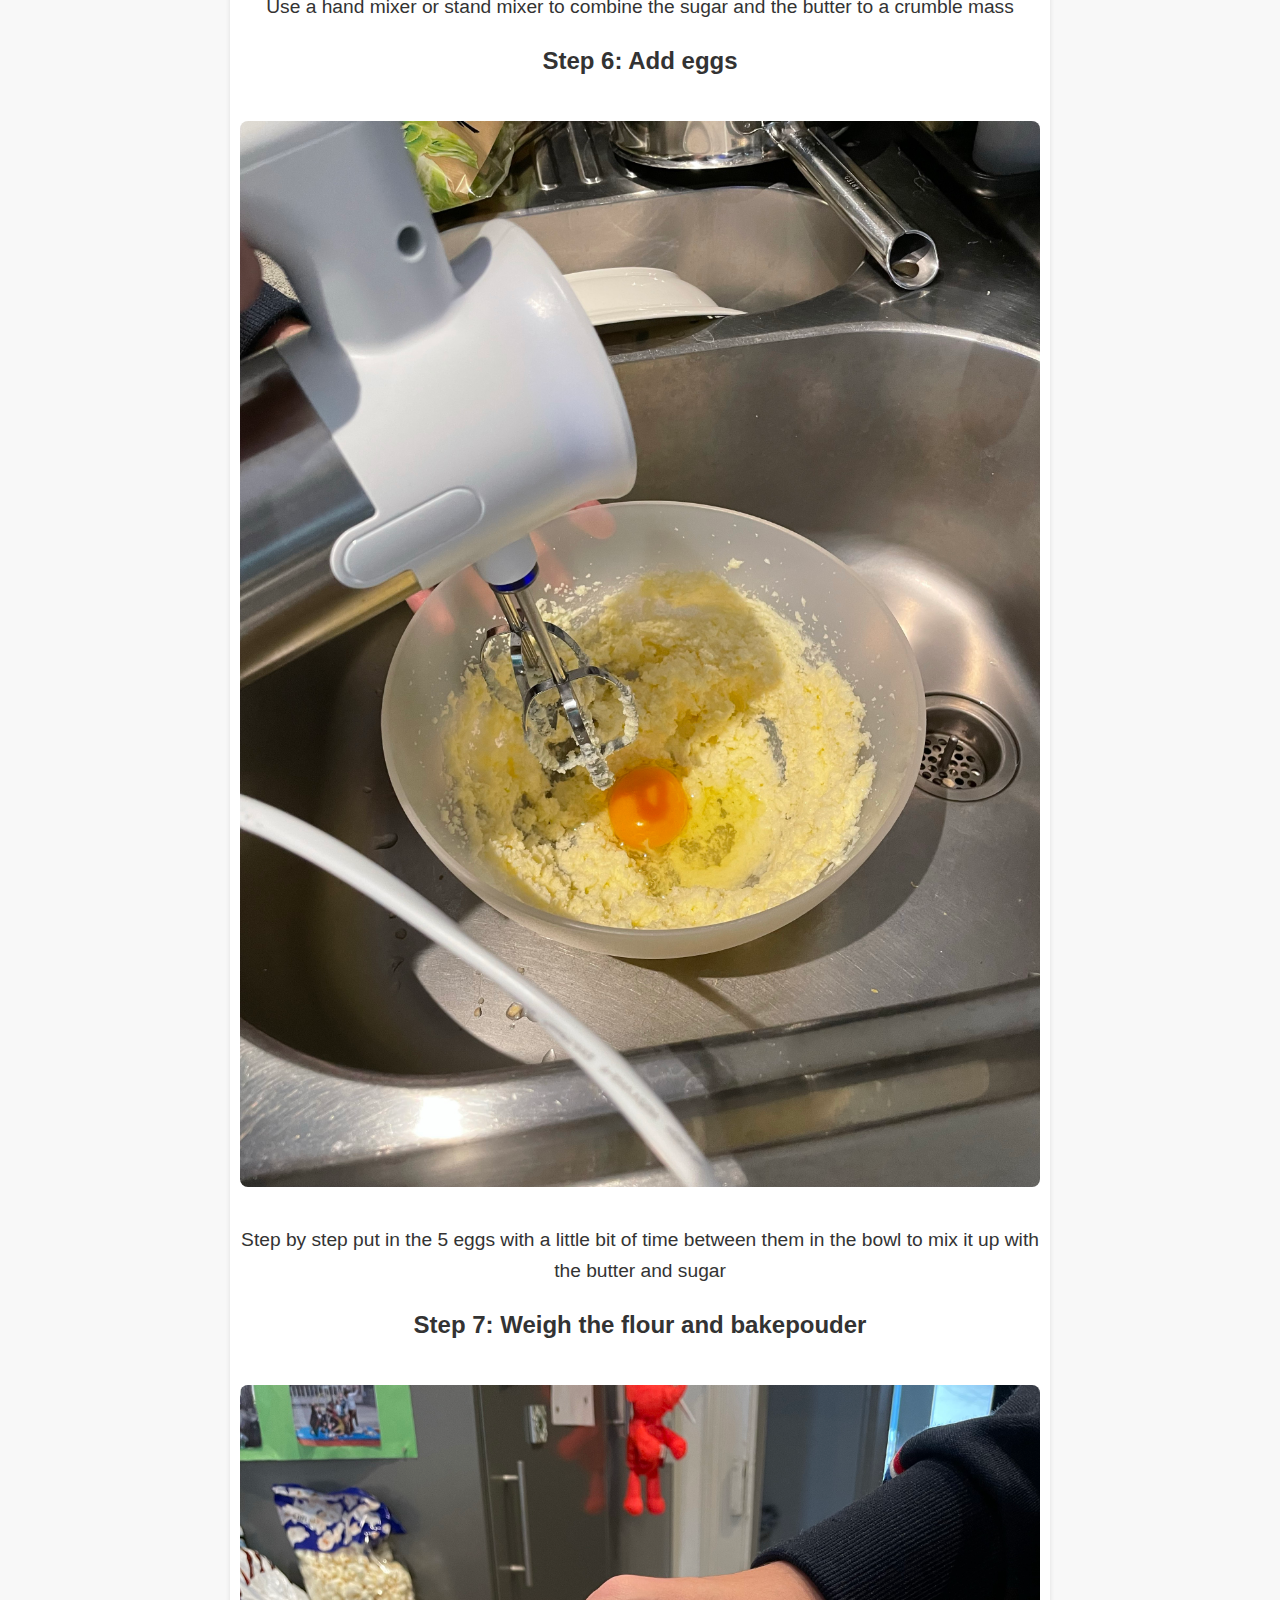
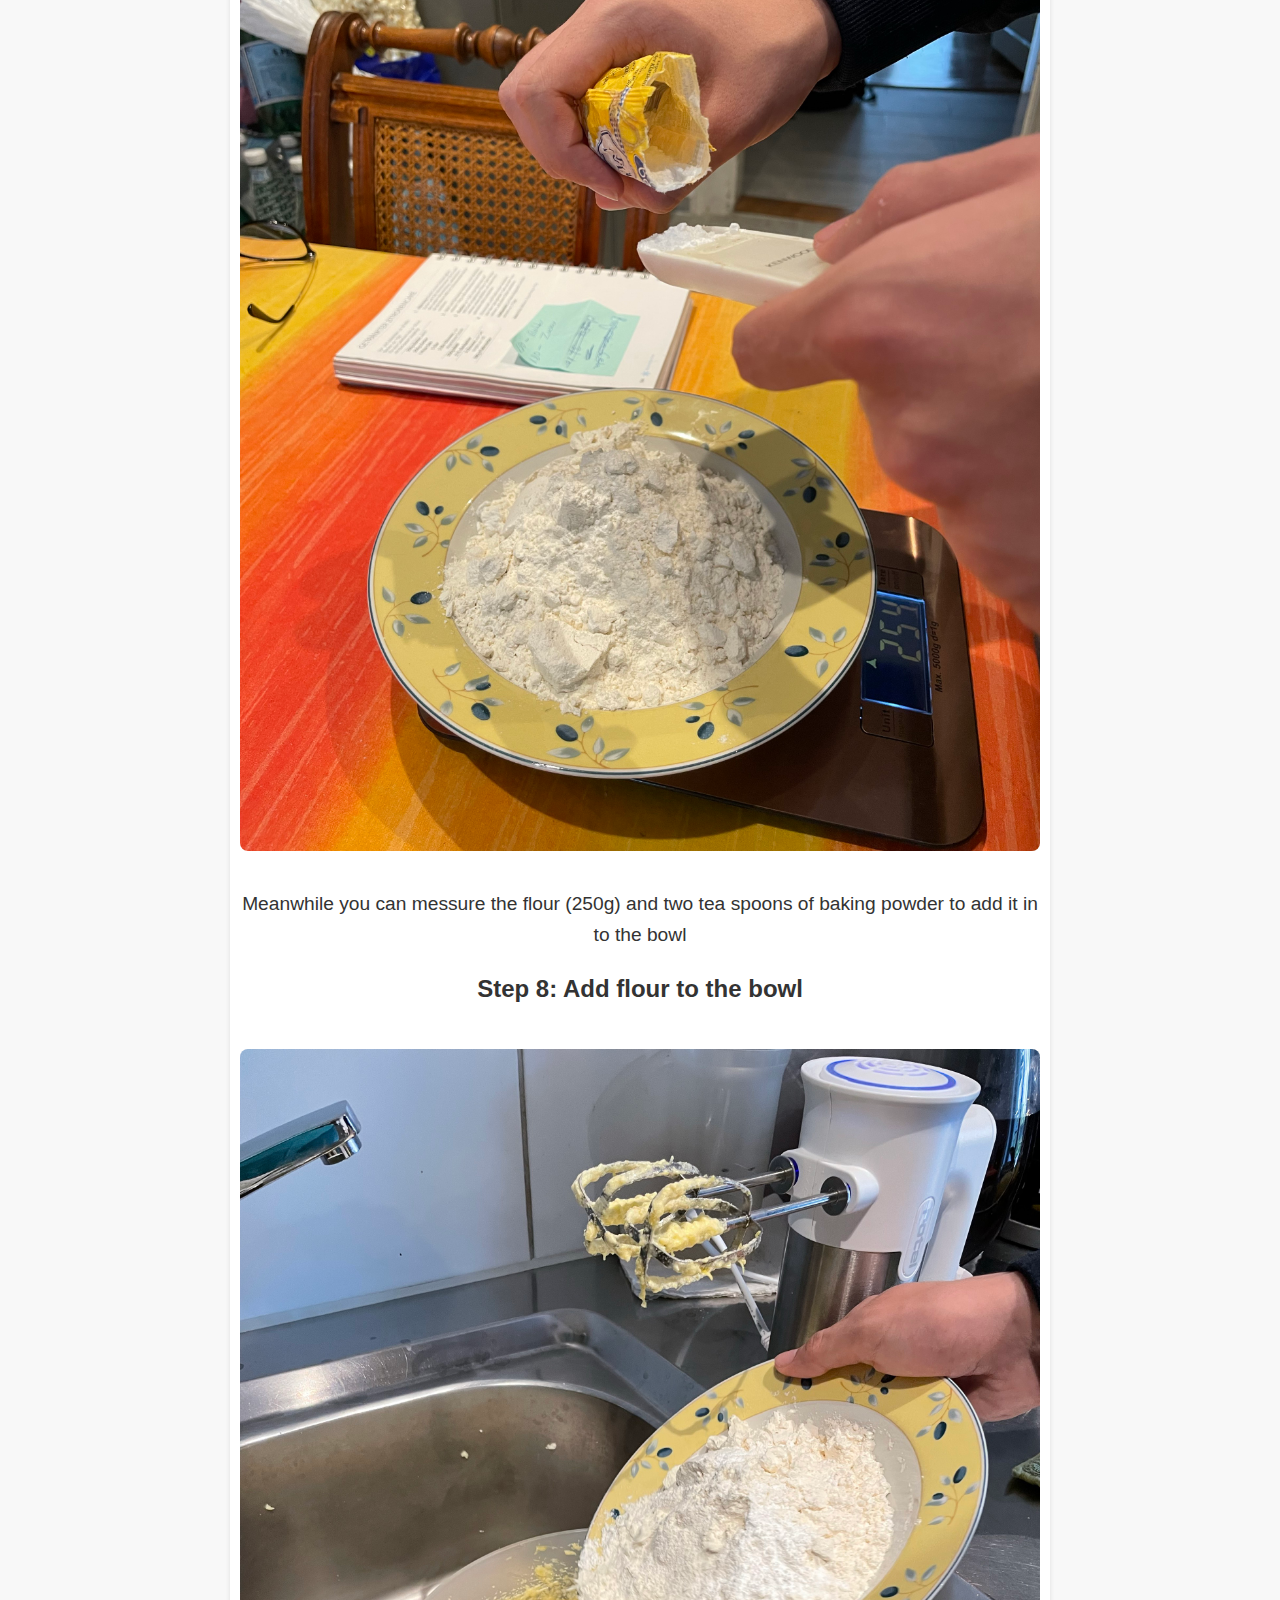
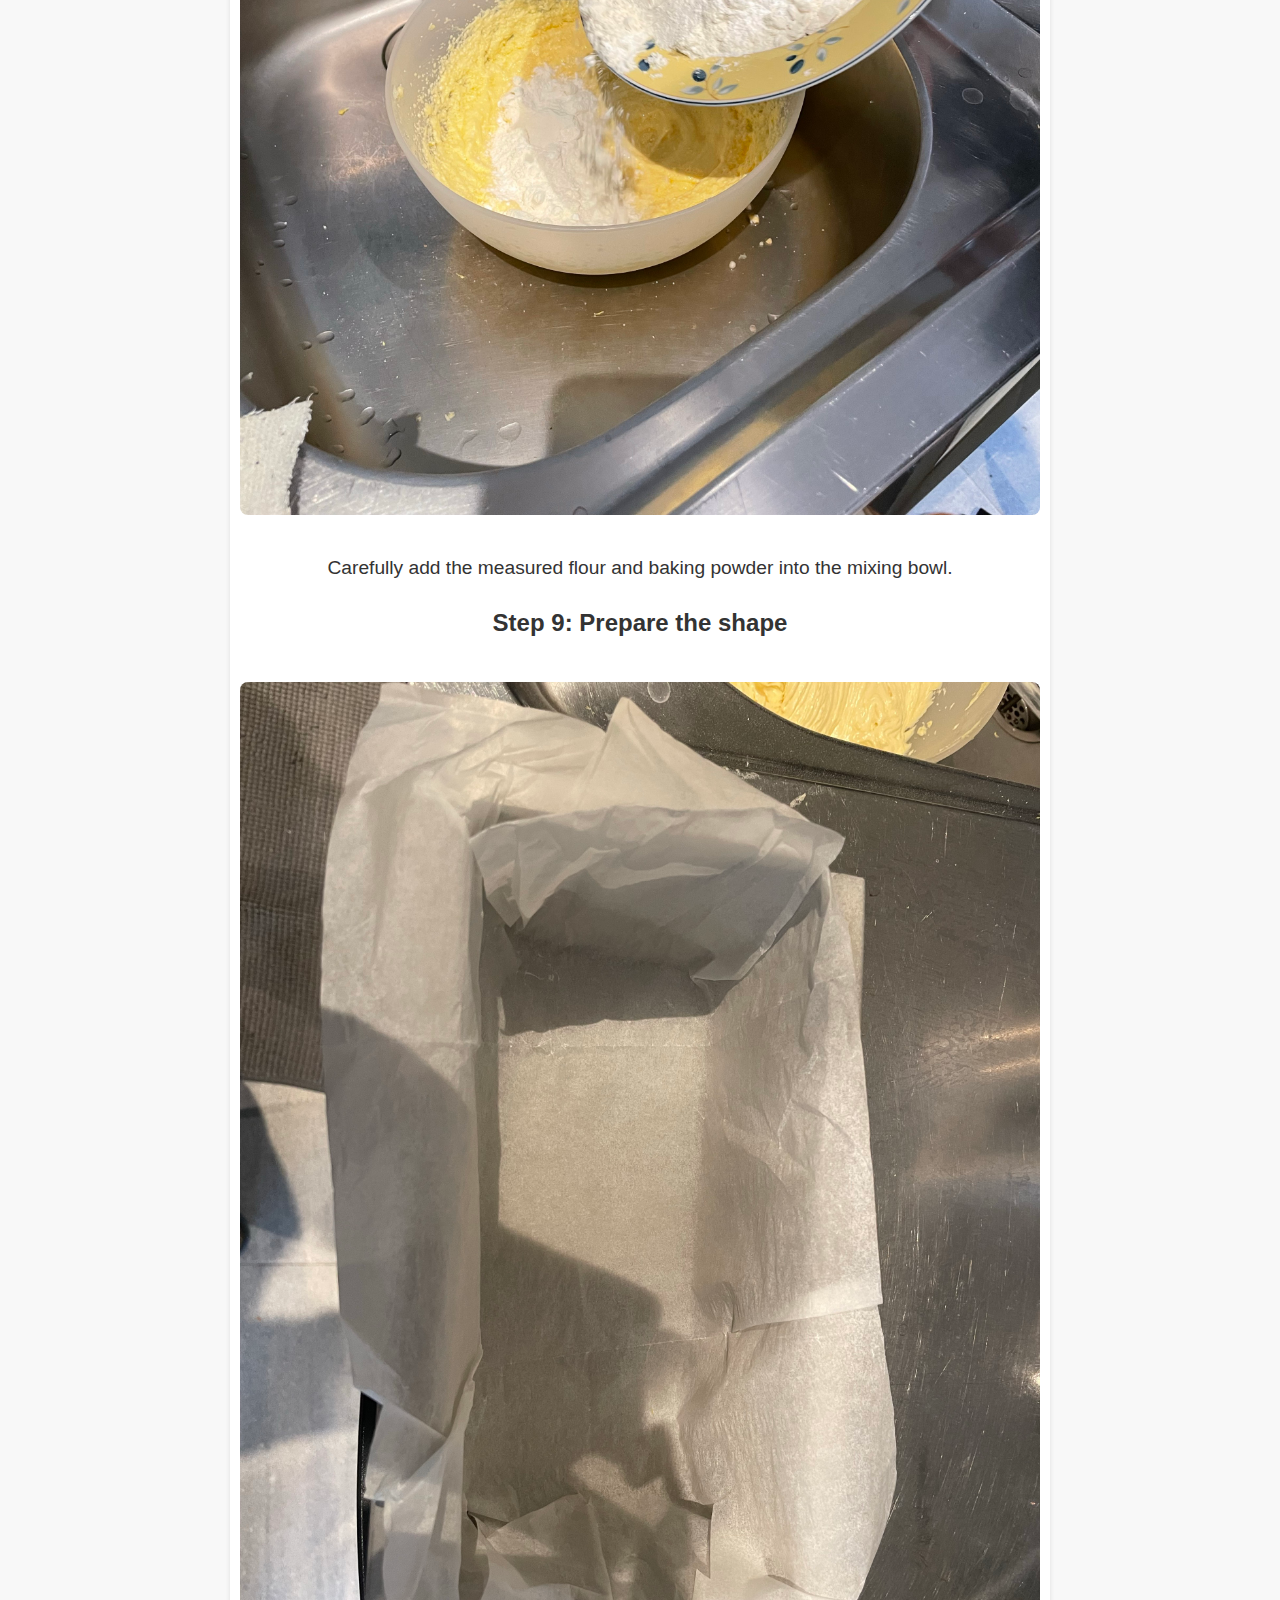
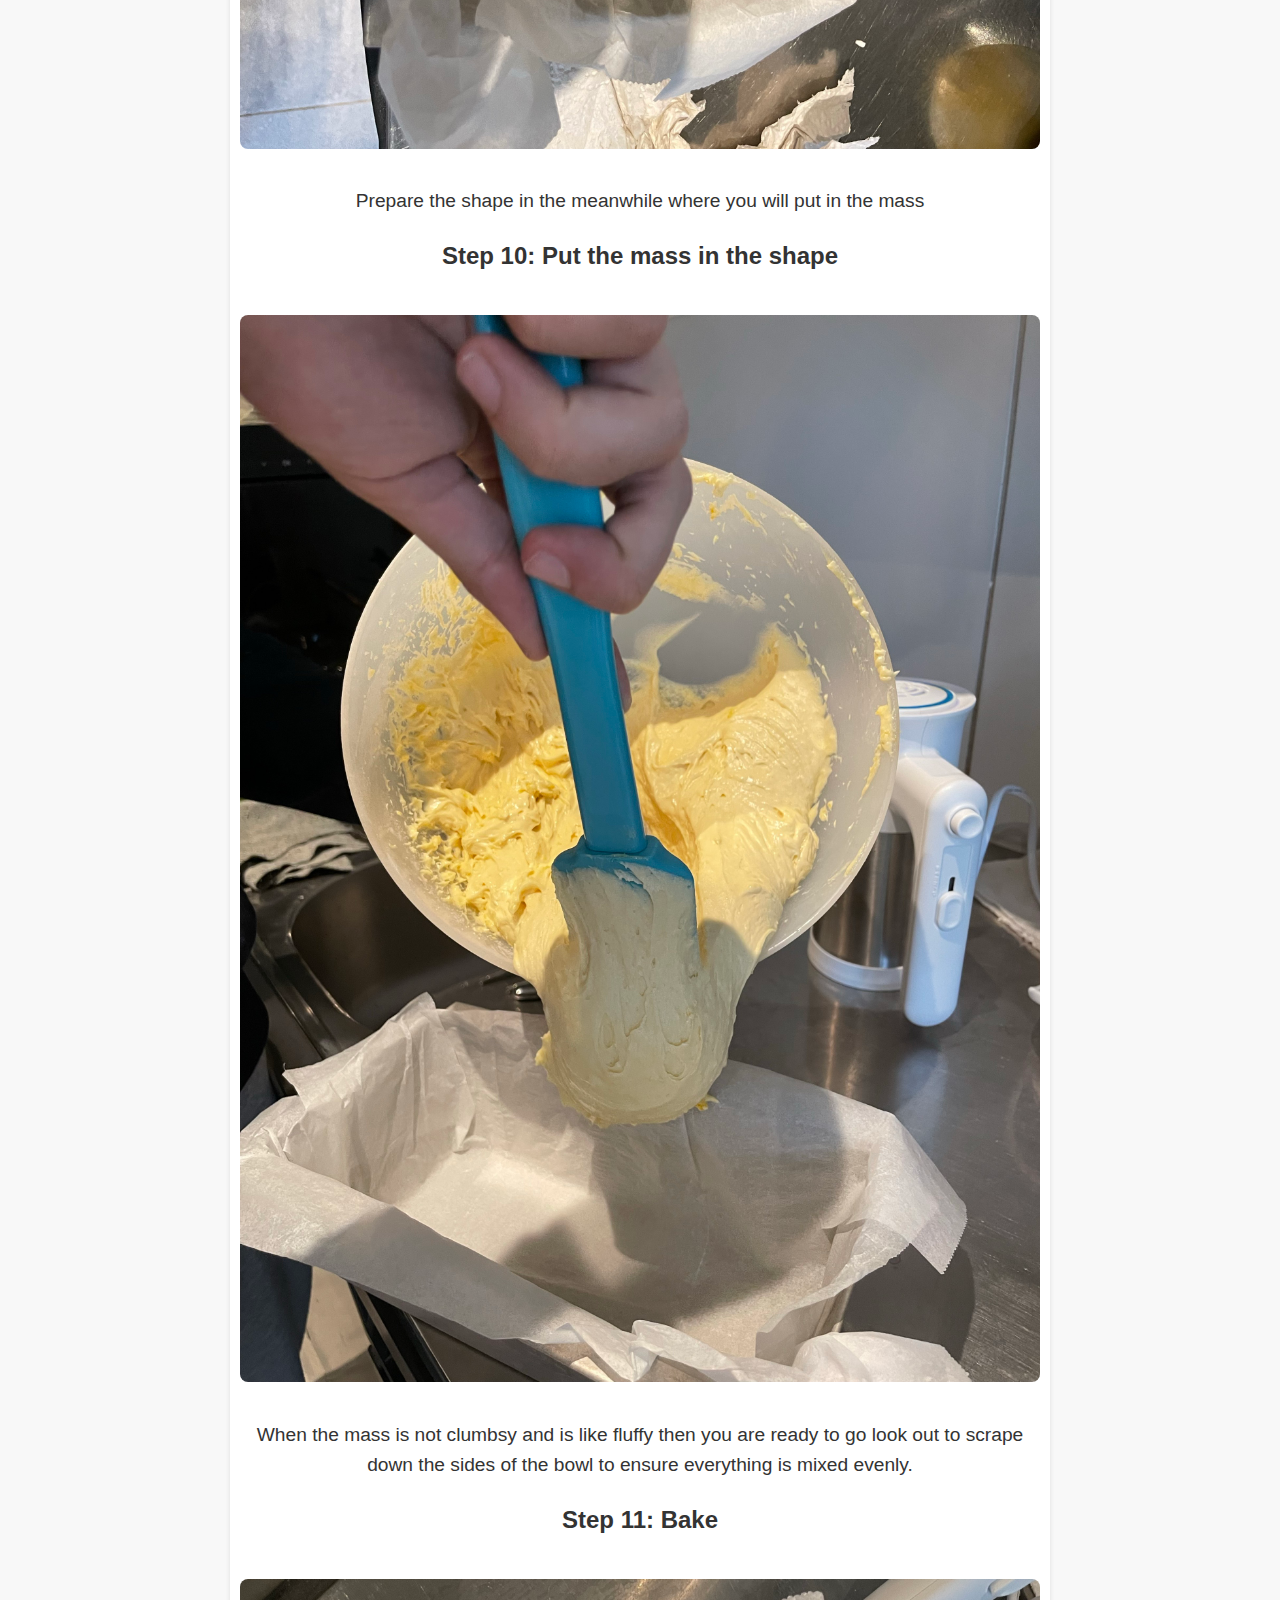
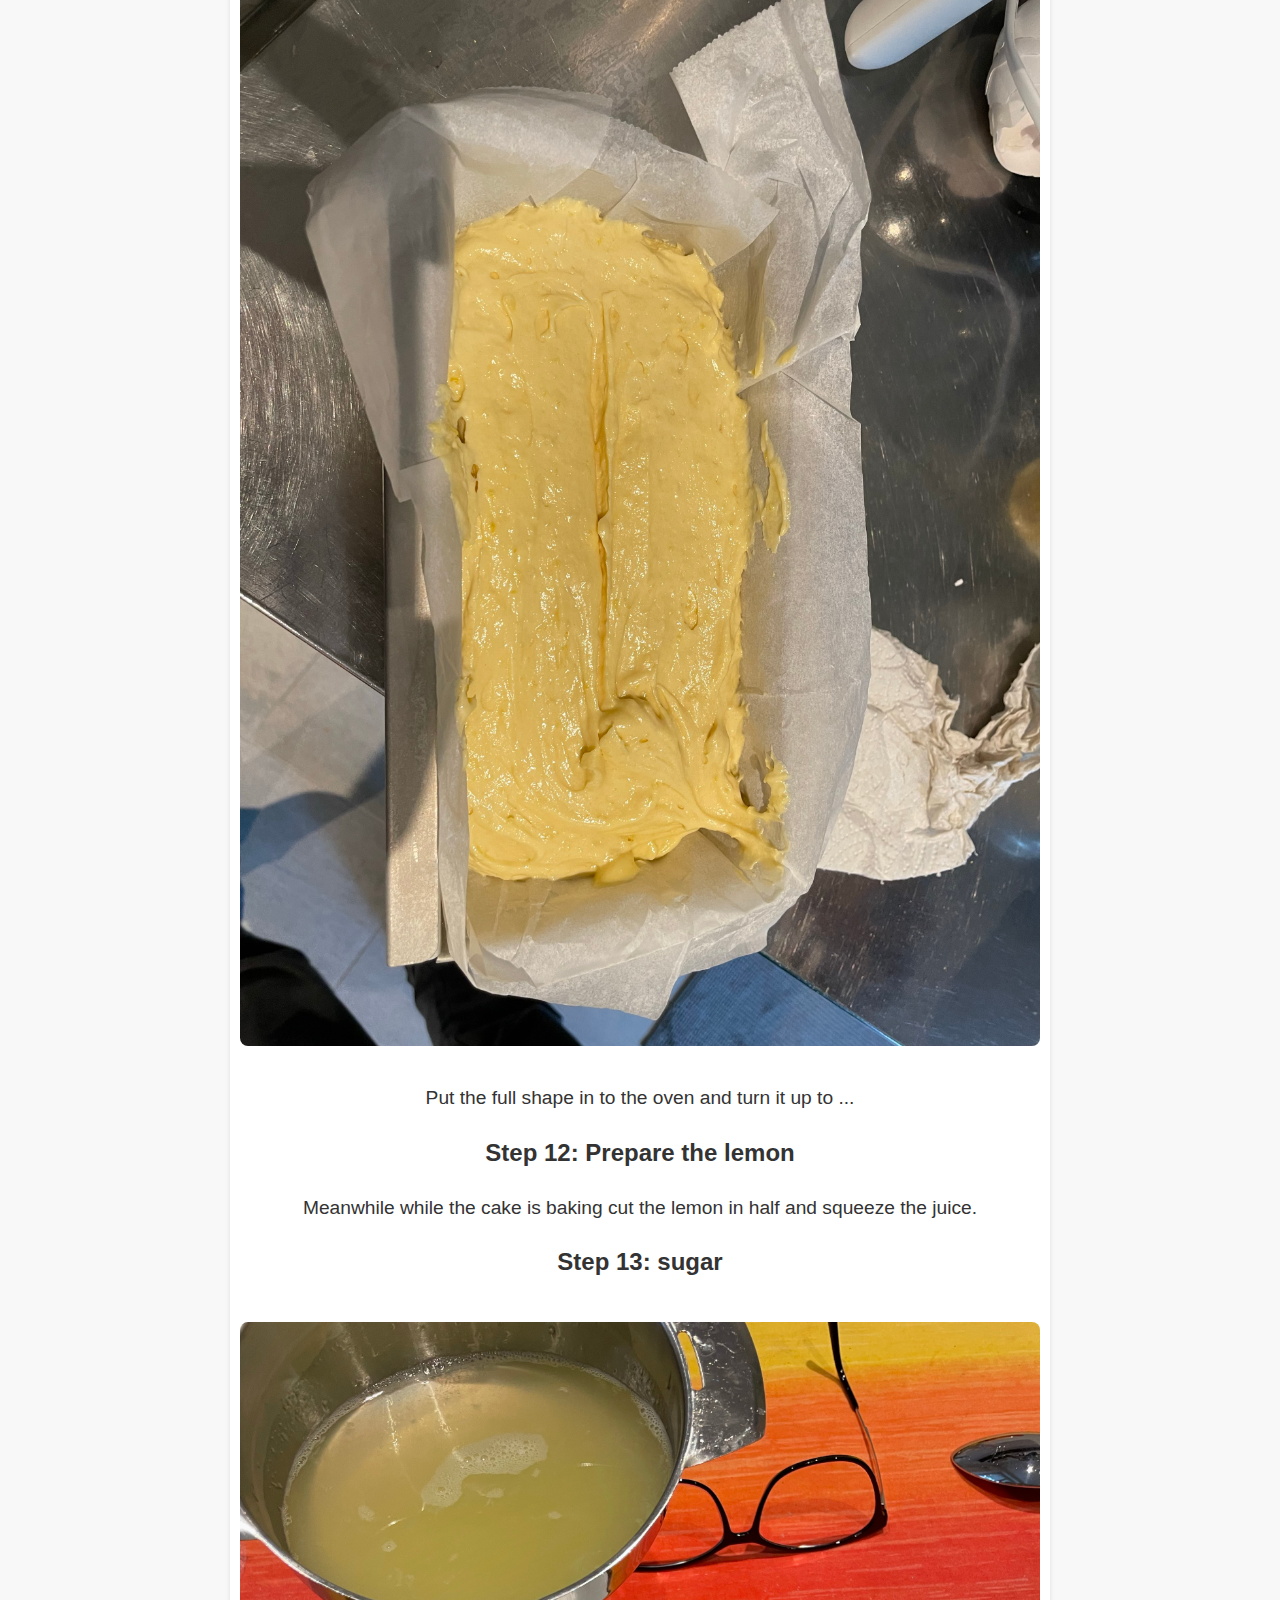
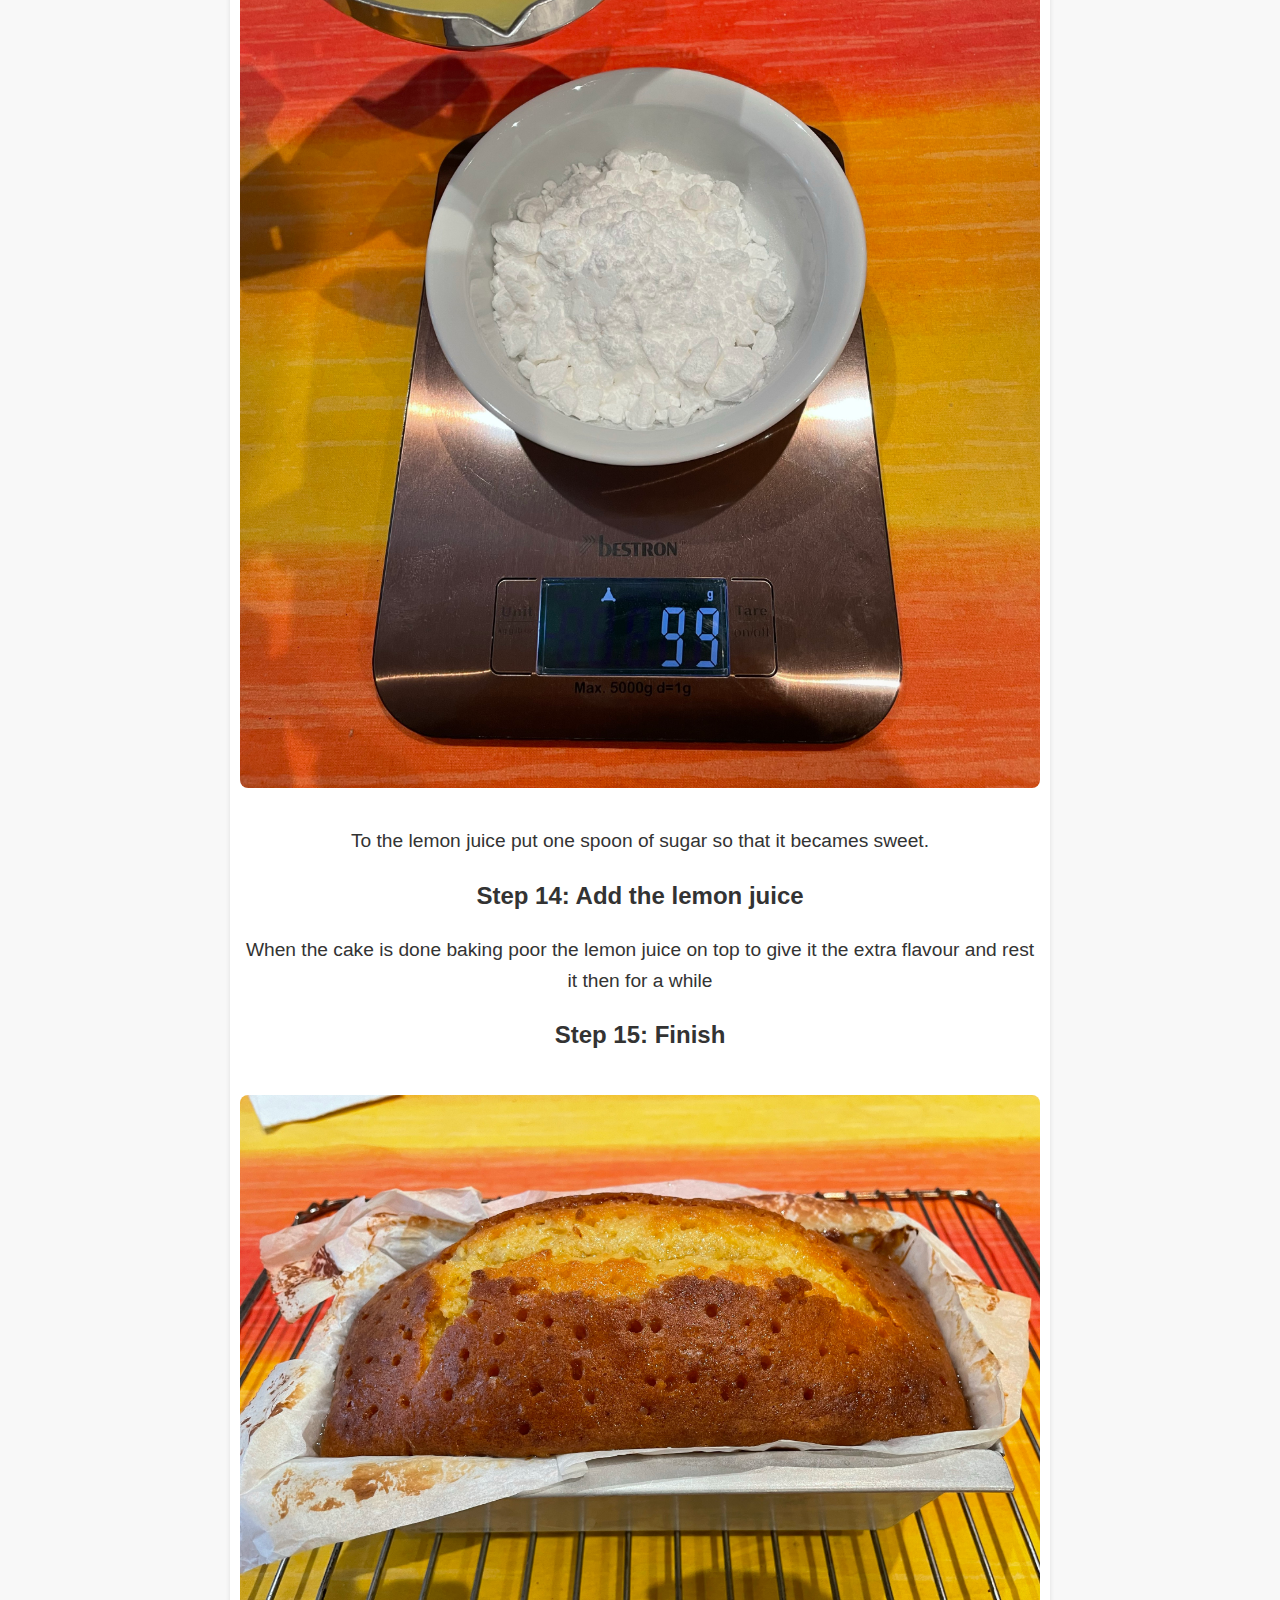
==== commit 0cf0a5dc: "Update Website" ====
--- a/Back_Aufgabe_Website/zubereitung.html
+++ b/Back_Aufgabe_Website/zubereitung.html
@@ -90,13 +90,12 @@
 
         <section class="step">
             <h2>Step 14: Add the lemon juice</h2>
-            <img src="bilder/schritt14.jpg" alt="Adding Lemon Juice">
             <p>When the cake is done baking poor the lemon juice on top to give it the extra flavour and rest it then for a while</p>
         </section>
 
         <section class="step">
             <h2>Step 15: Finish</h2>
-            <img src="Image.jpg" alt="finish">
+            <img src="Image (15).jpg" alt="finish">
             <p>Your lemon cake is done! Enjoy!</p>
         </section>
     </main>
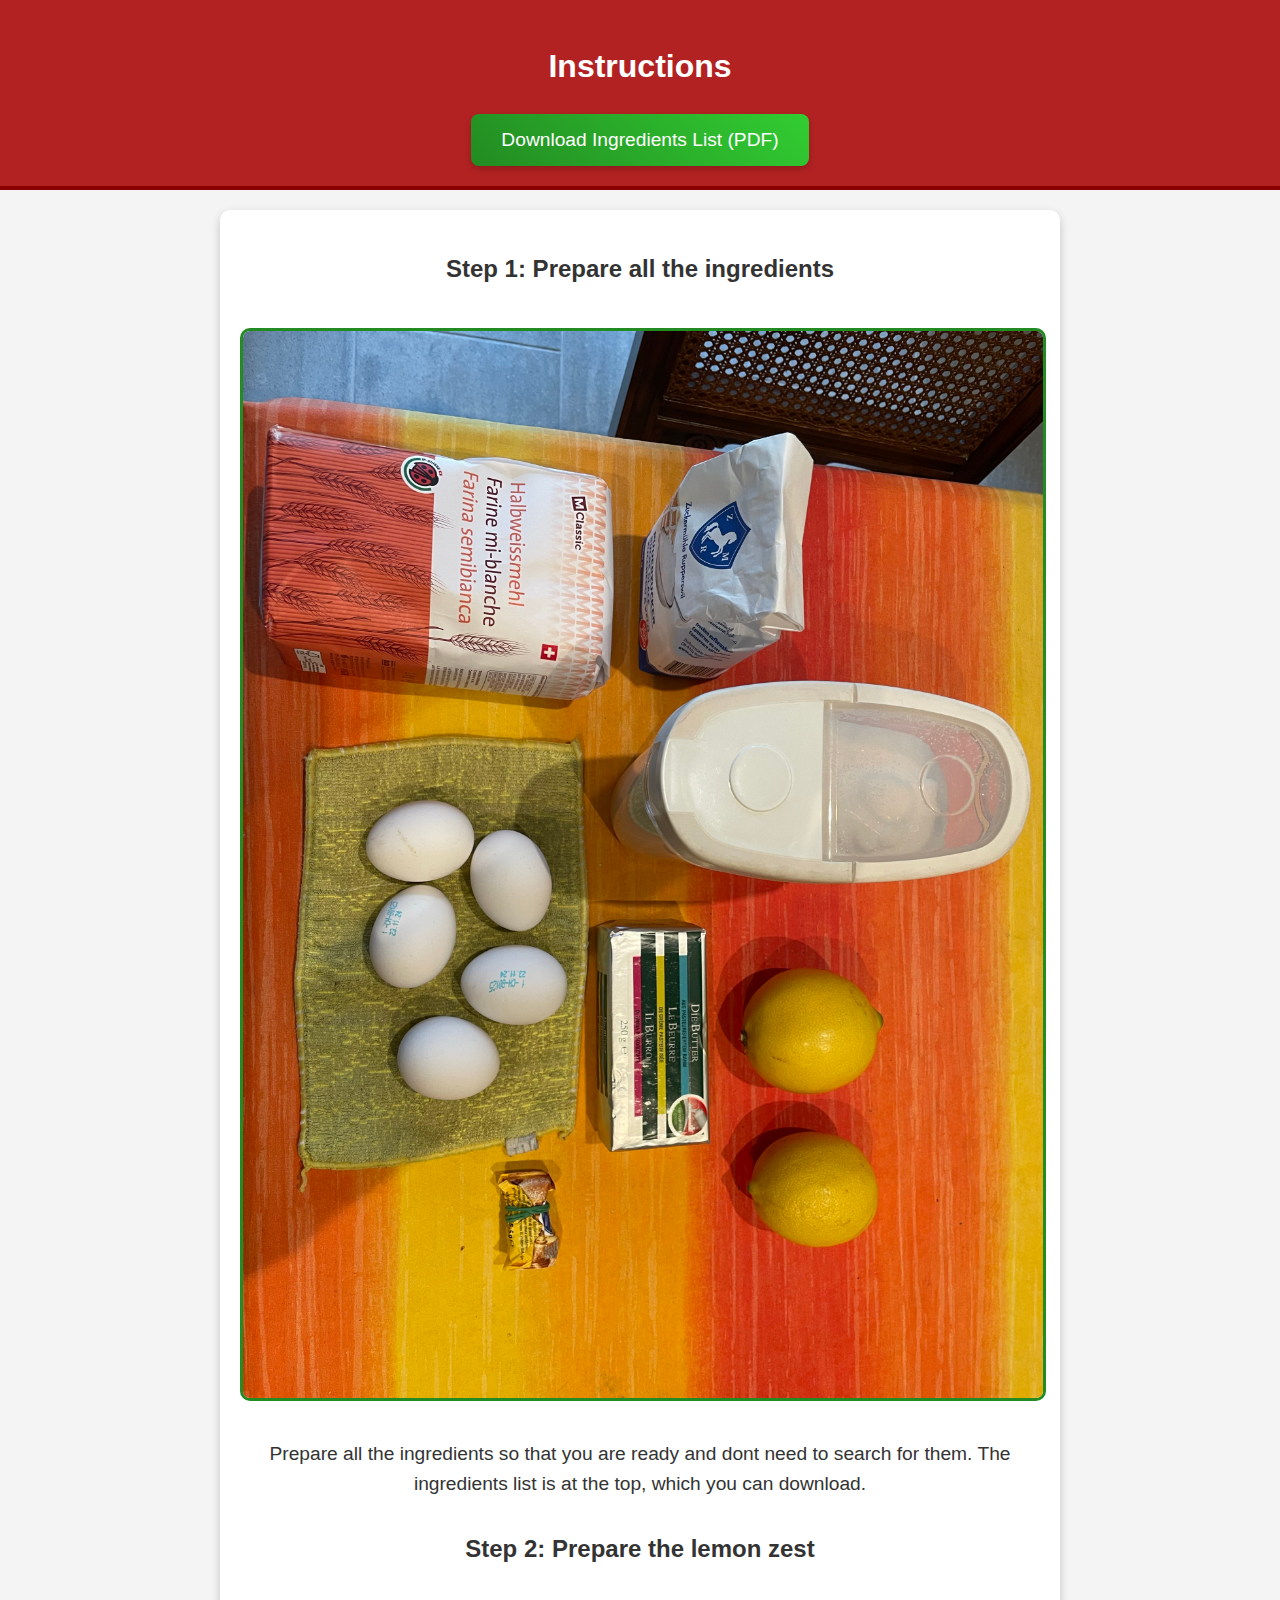
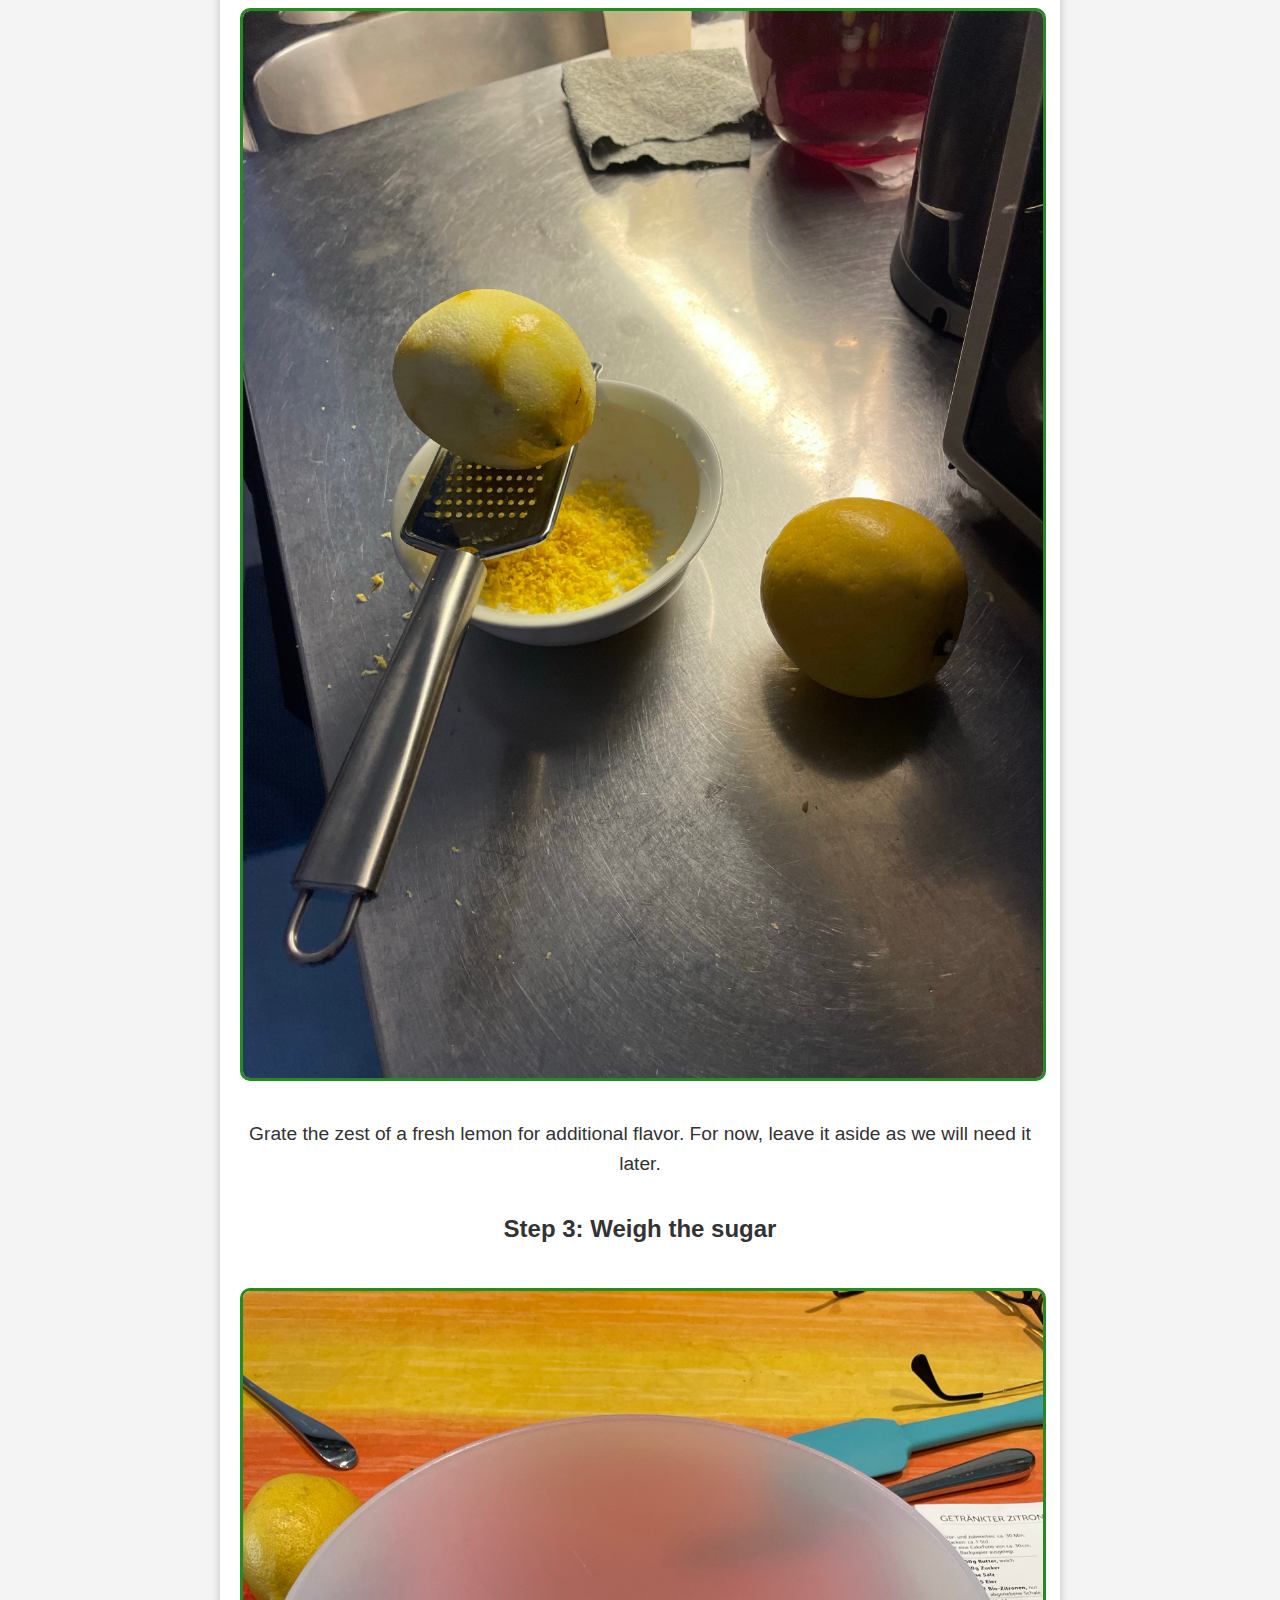
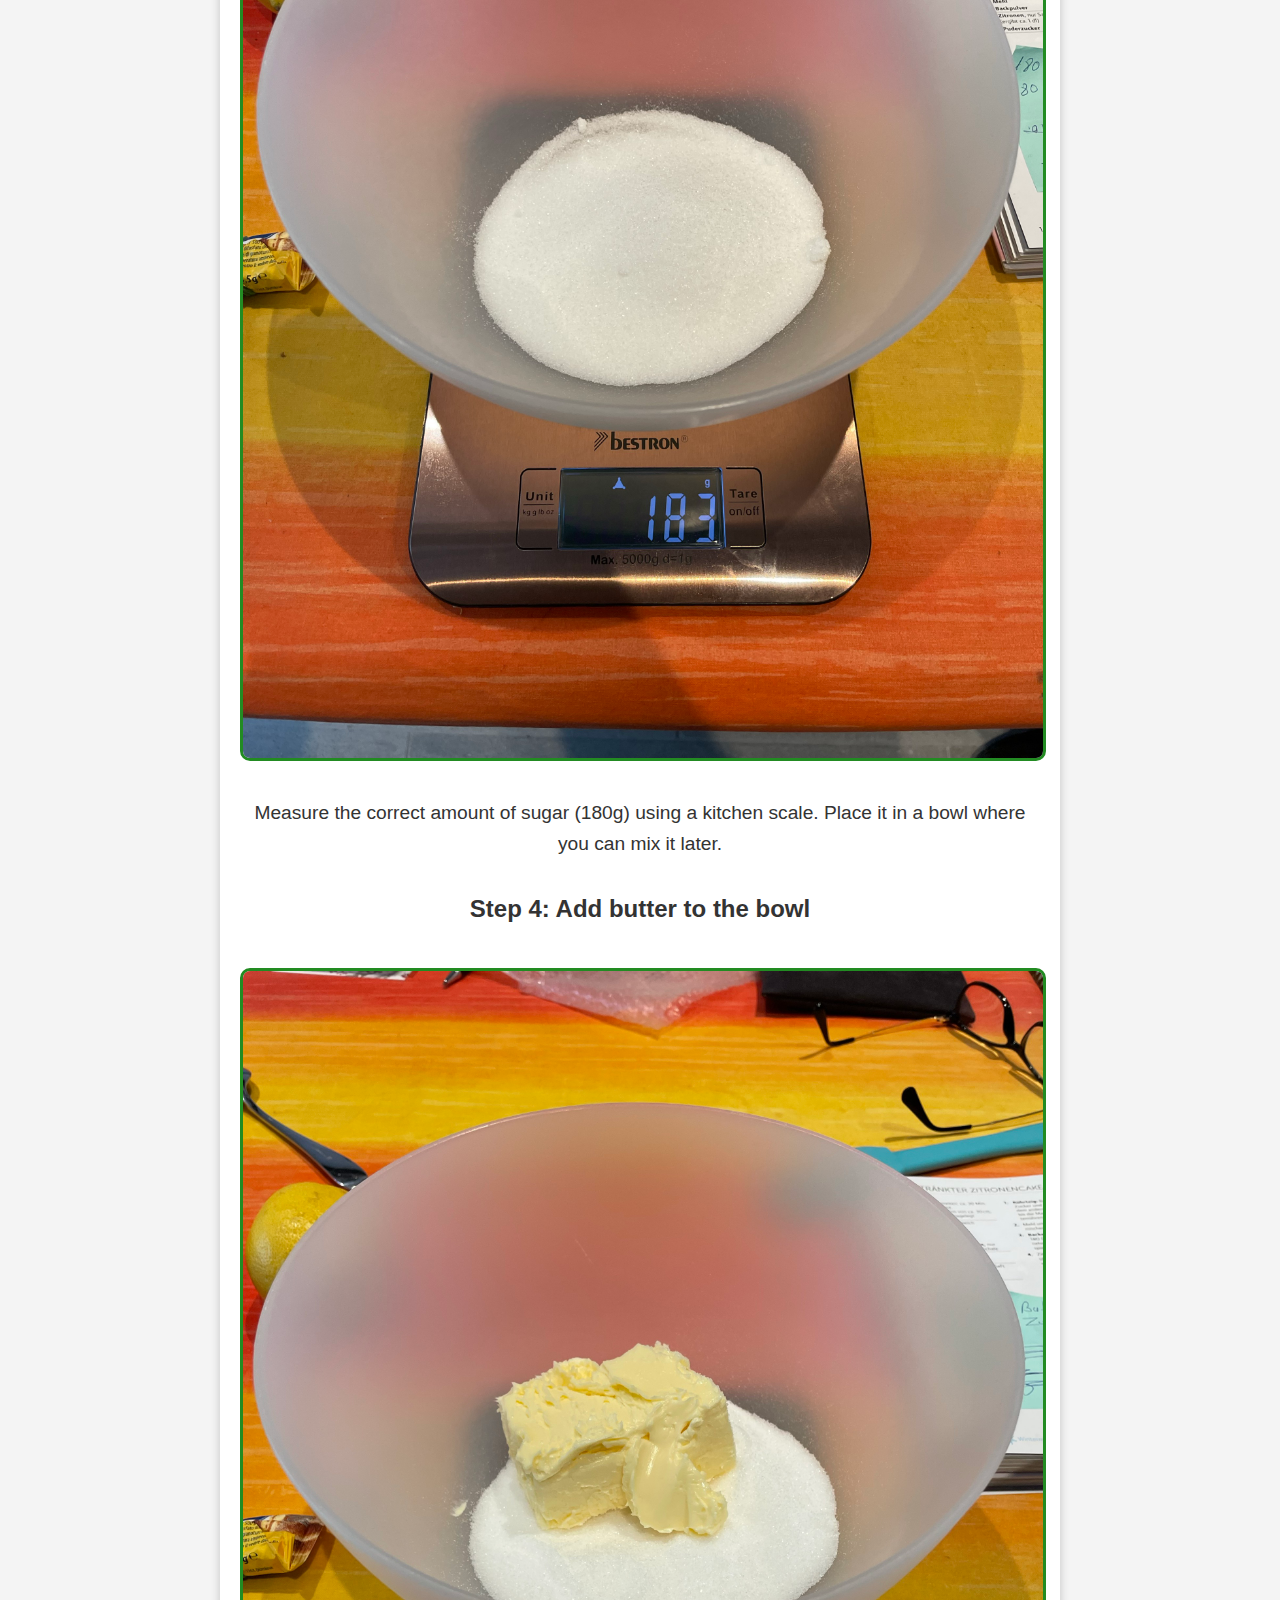
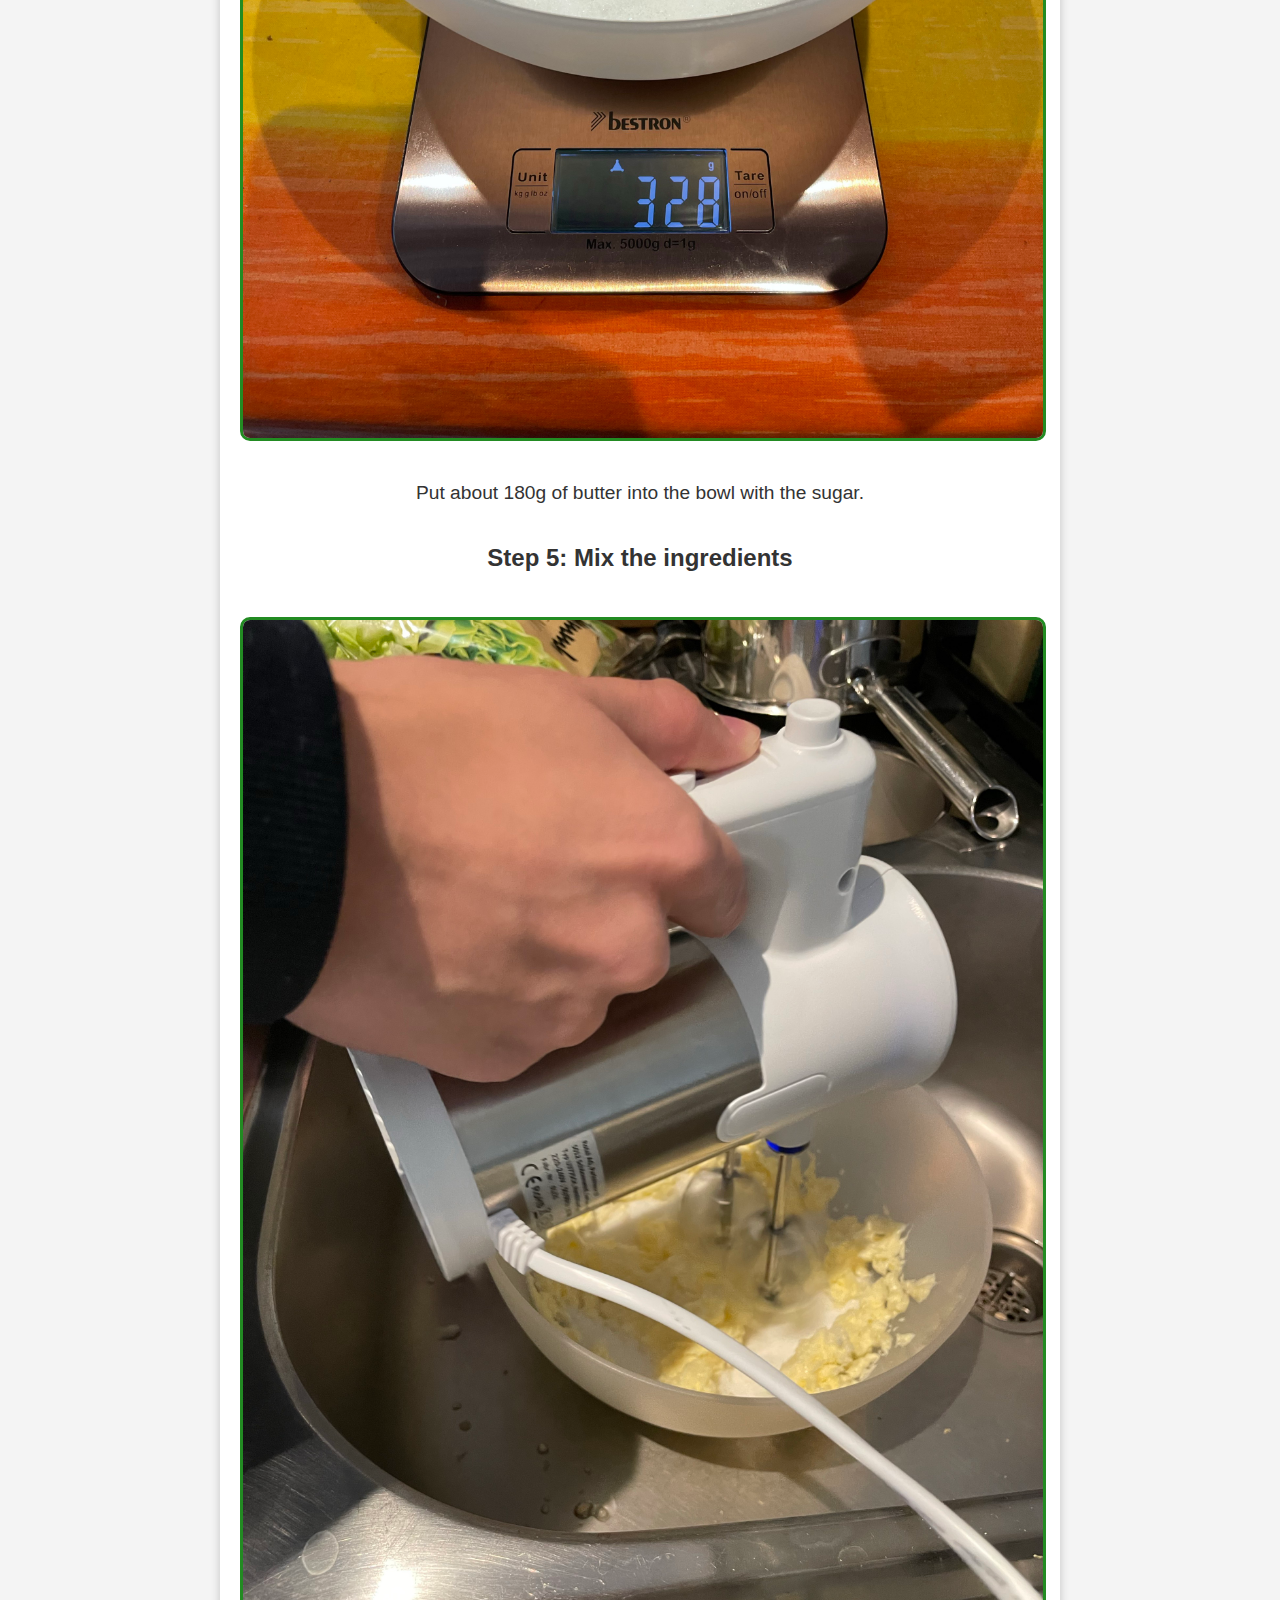
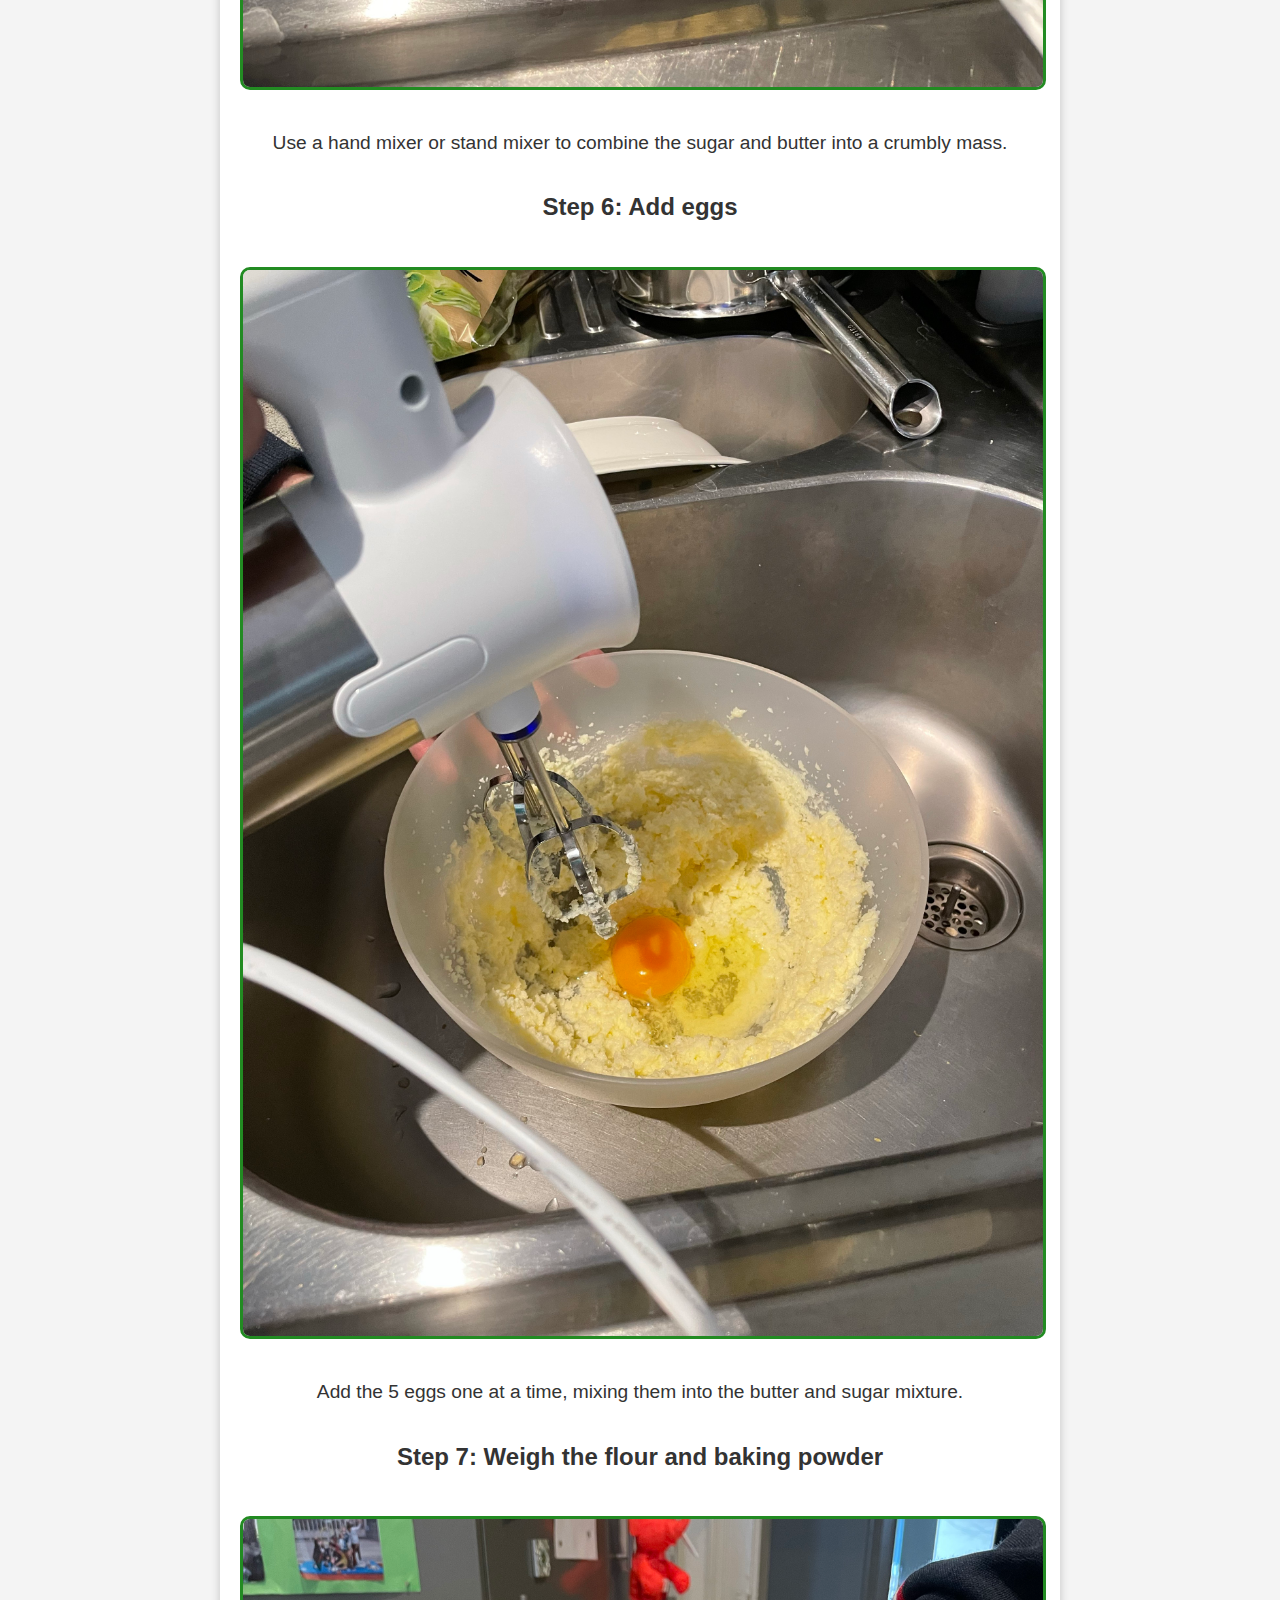
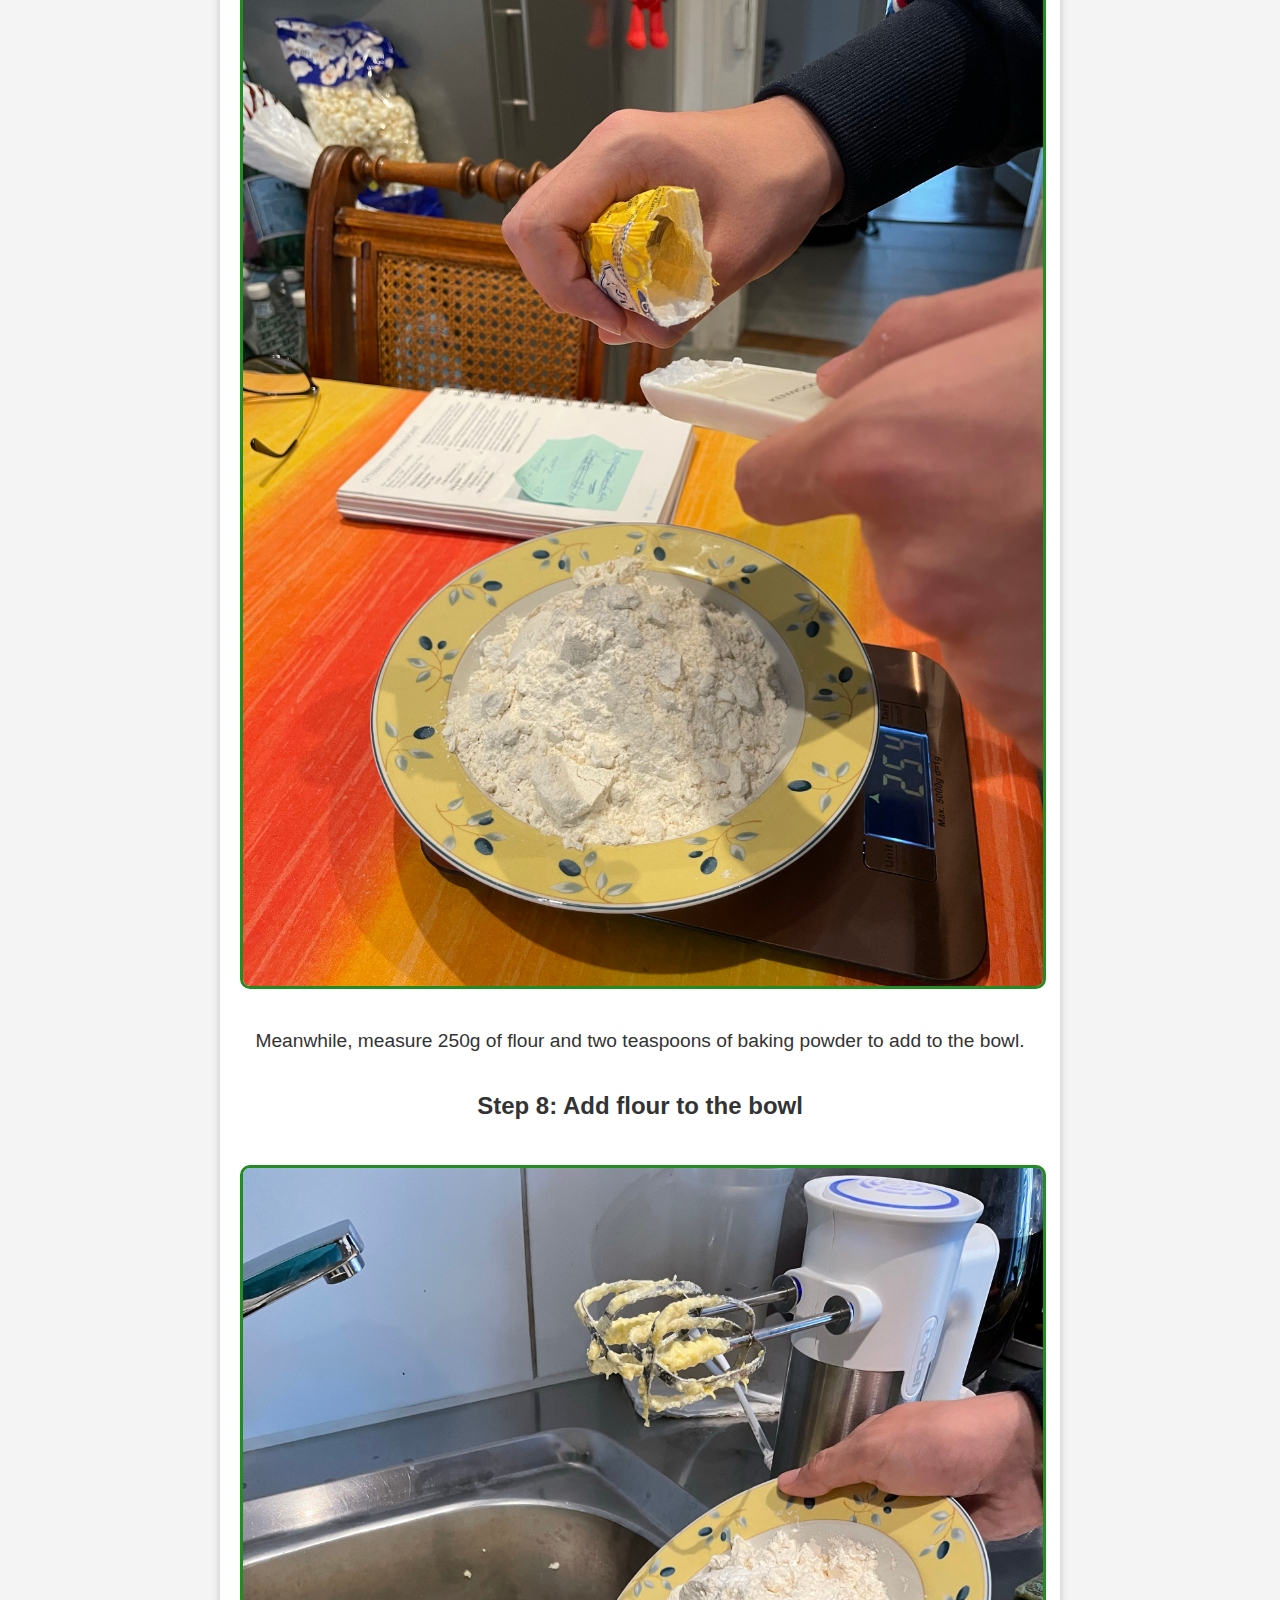
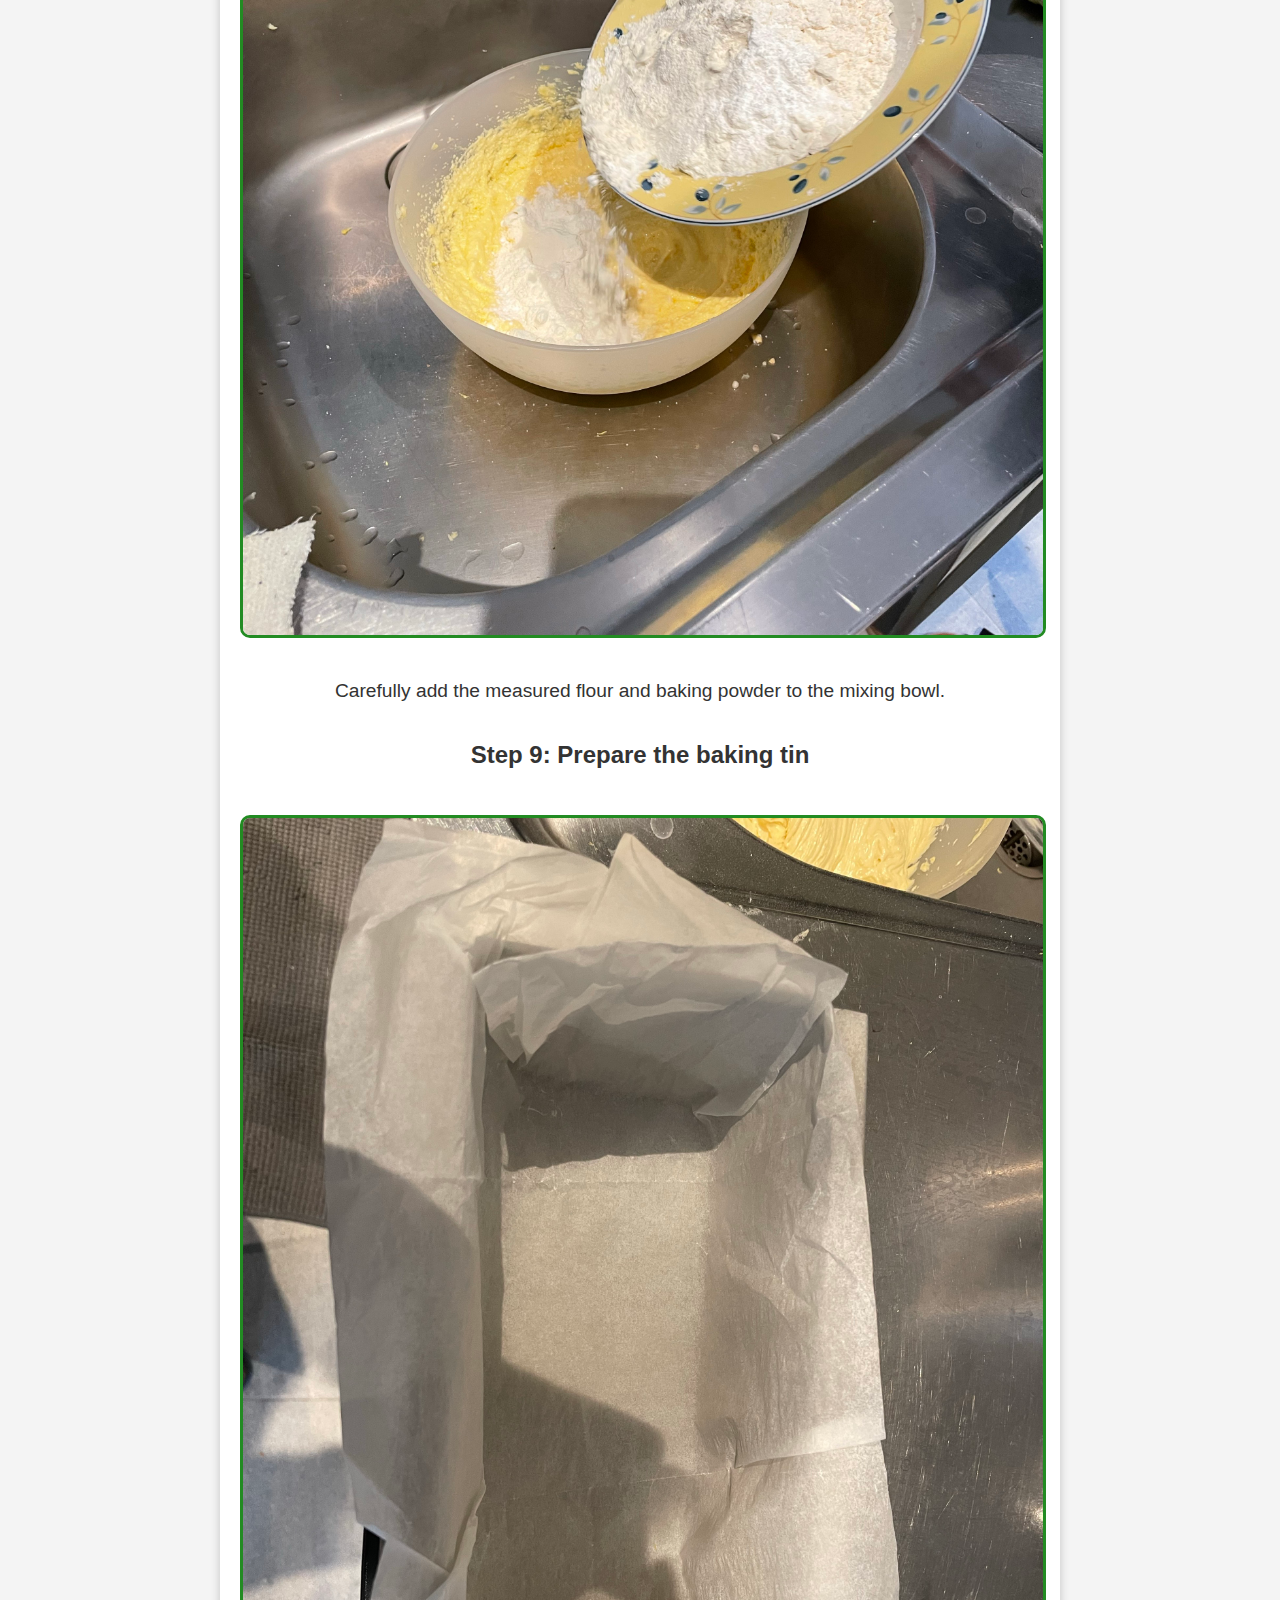
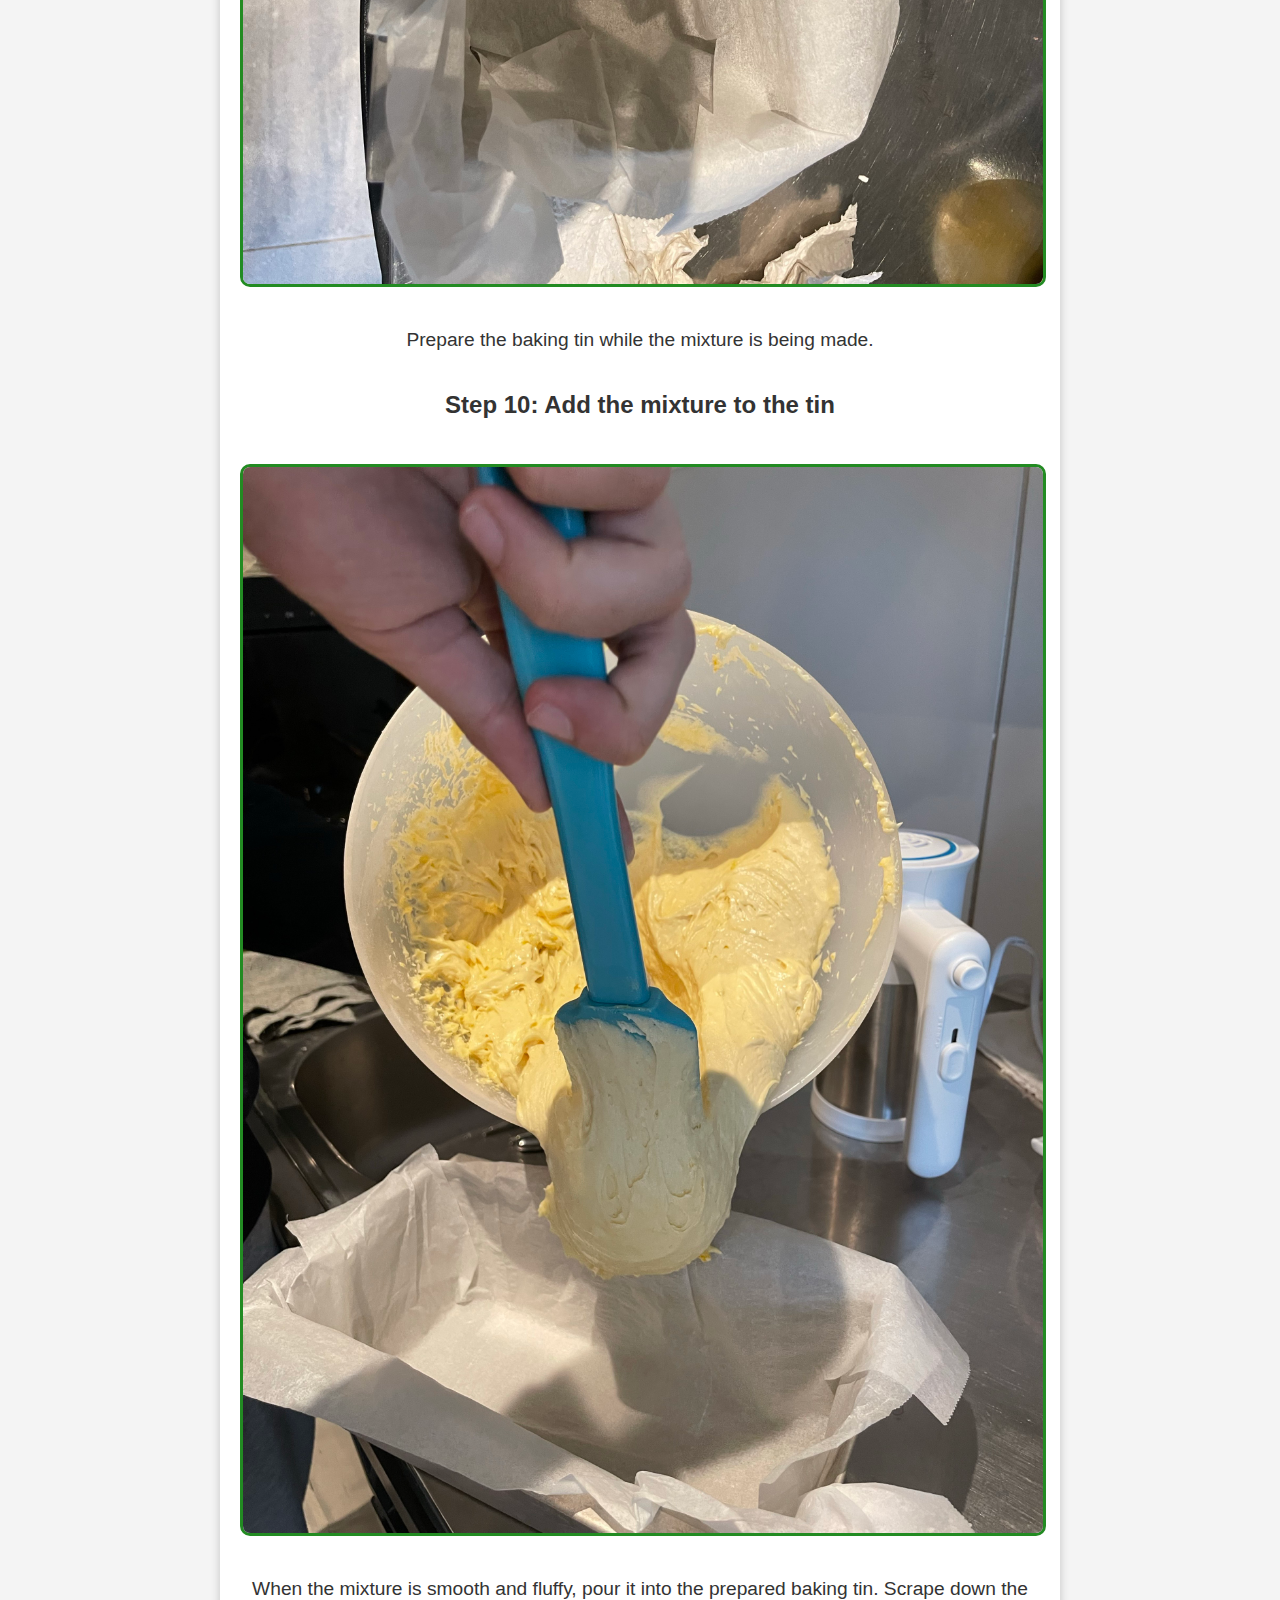
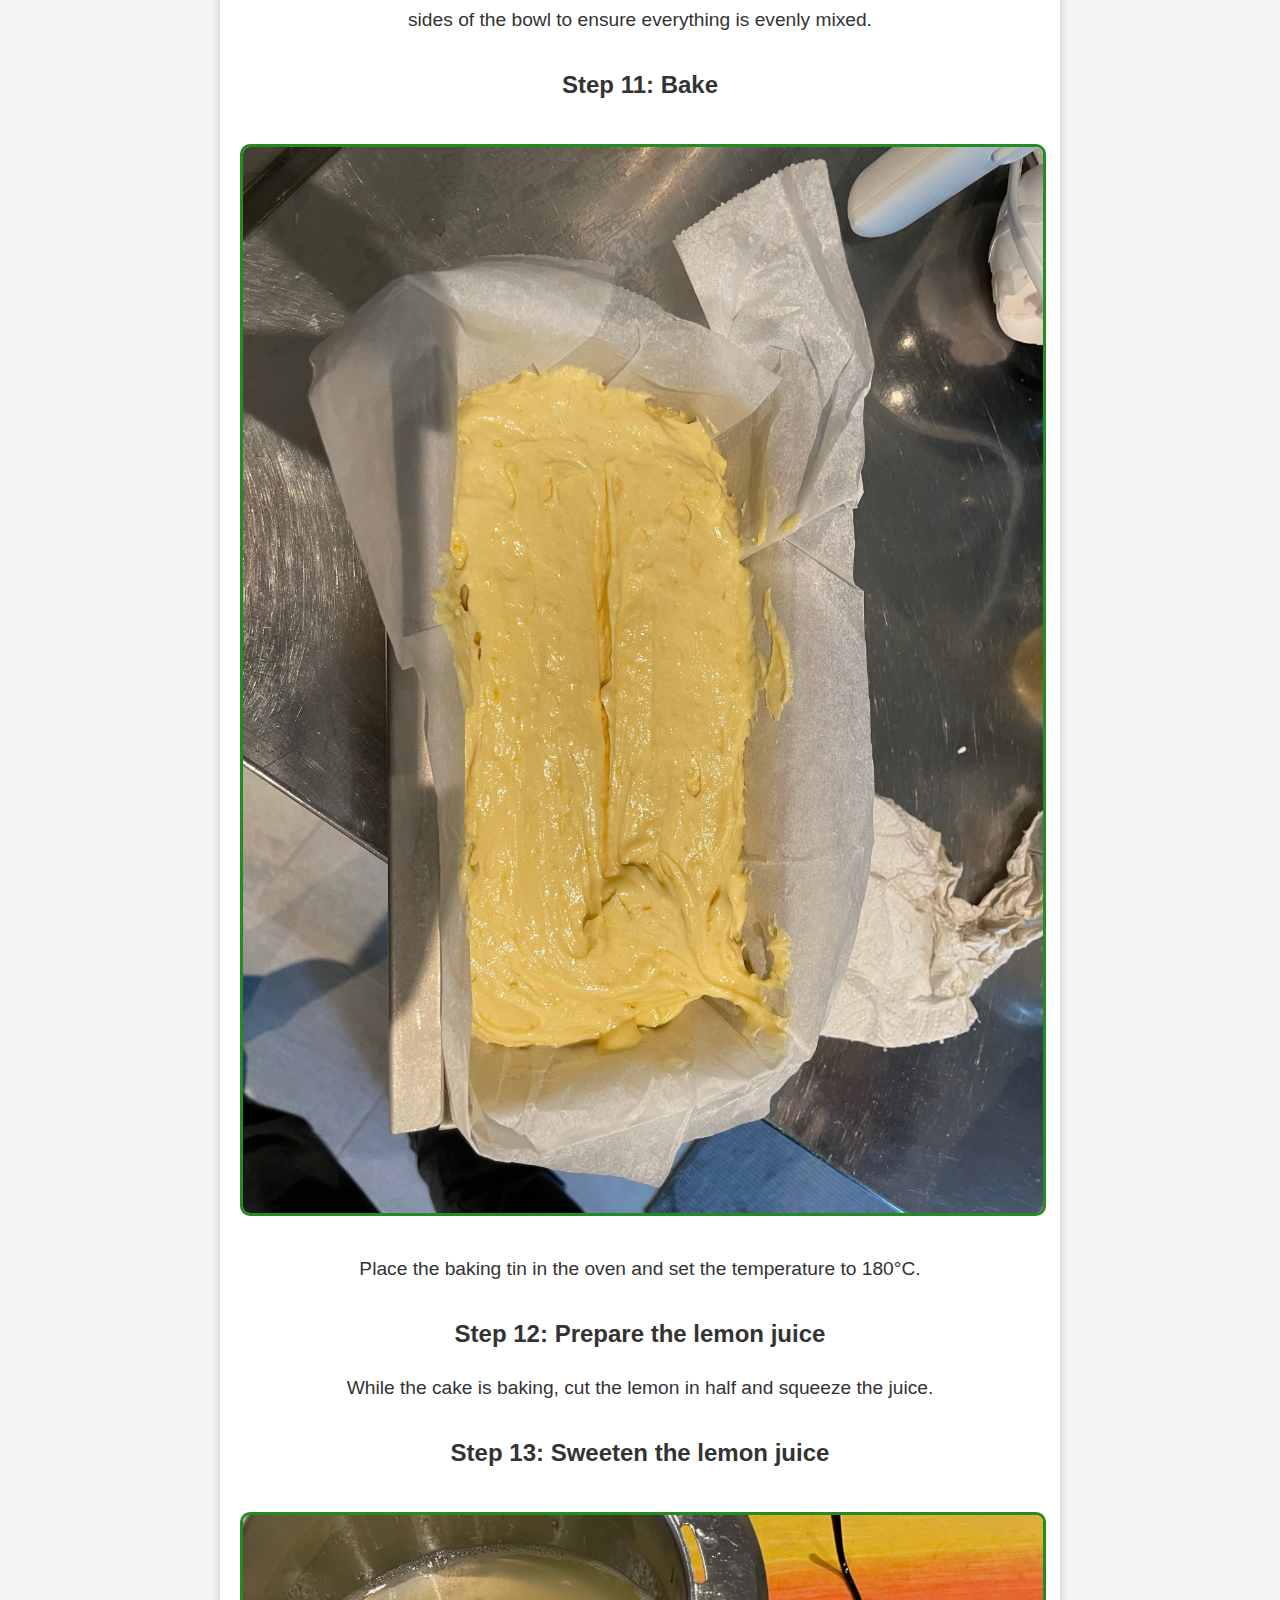
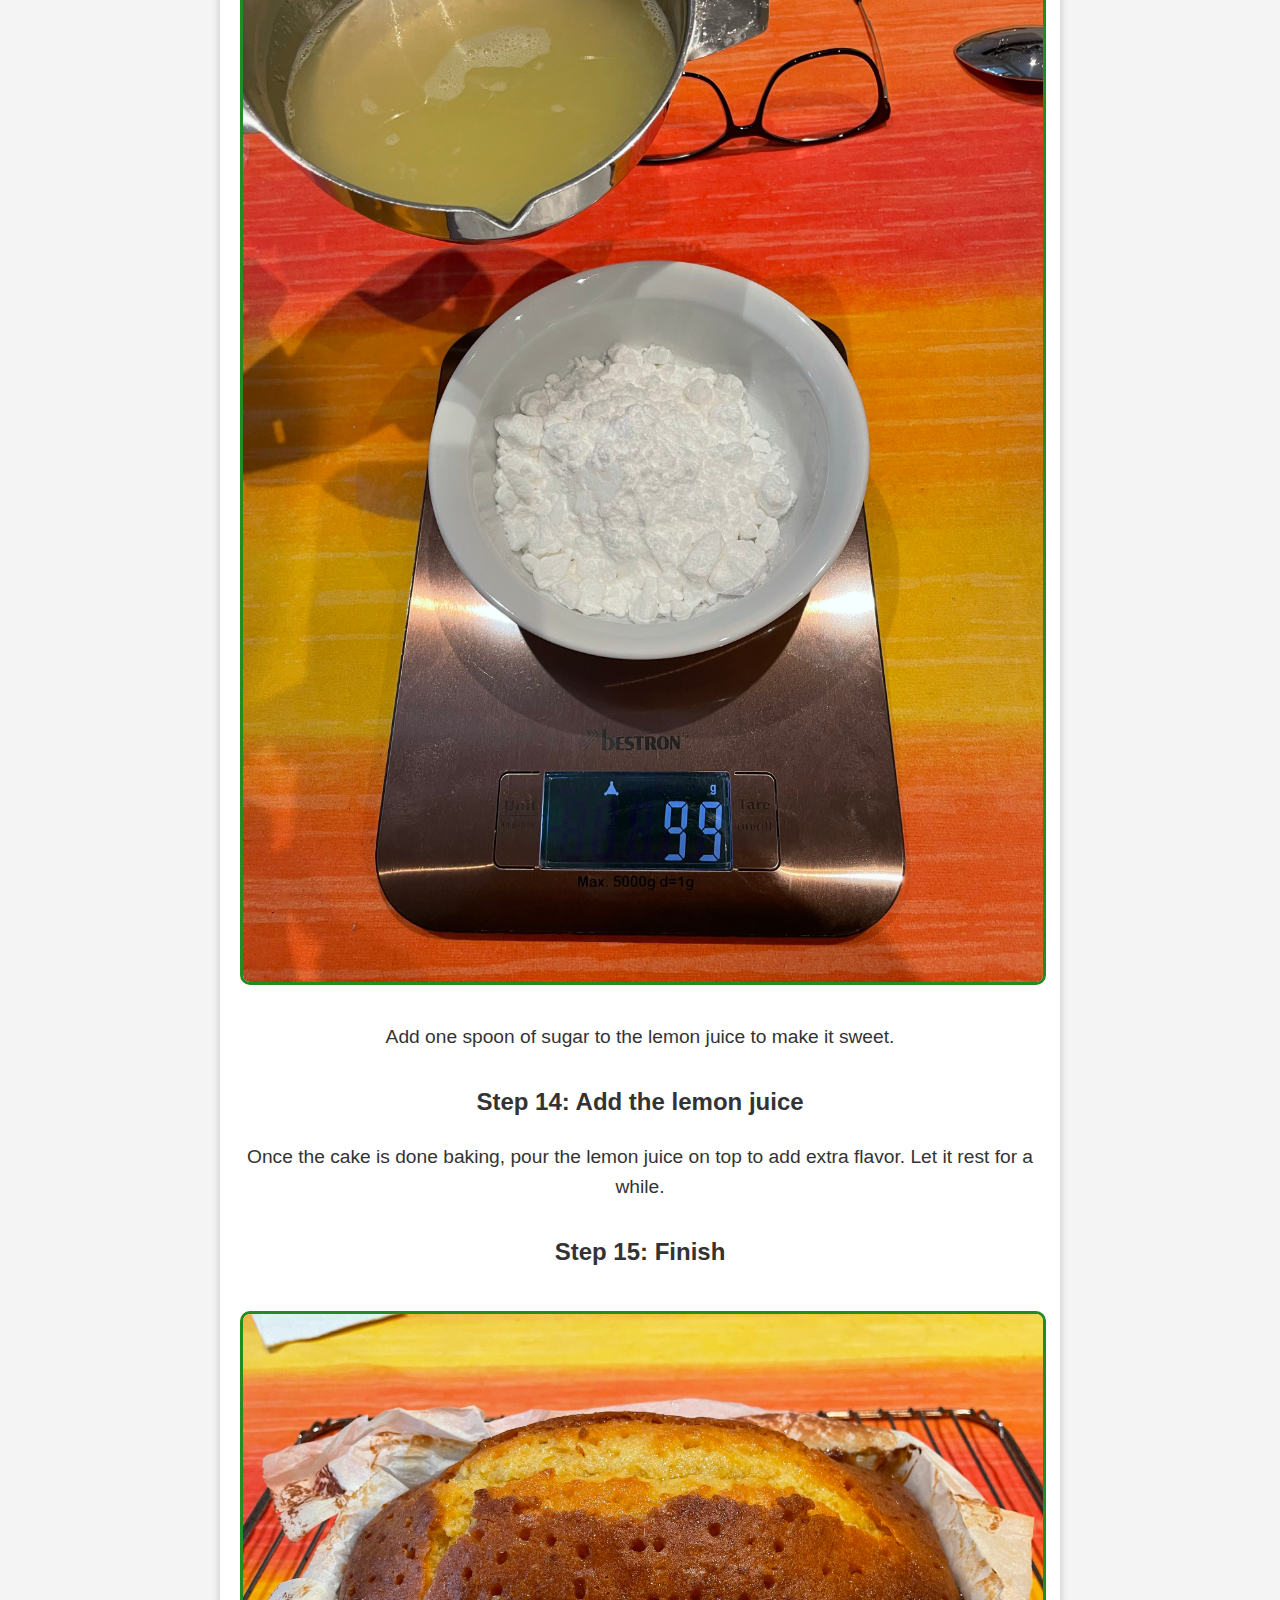
==== commit 8e788f76: "Update Website" ====
--- a/Back_Aufgabe_Website/zubereitung.html
+++ b/Back_Aufgabe_Website/zubereitung.html
@@ -9,98 +9,101 @@
 <body>
     <header>
         <h1>Instructions</h1>
+        <a href="Ingredients.pdf" download>
+            <button>Download Ingredients List (PDF)</button>
+        </a>
     </header>
     <main>
         <section class="step">
             <h2>Step 1: Prepare all the ingredients</h2>
             <img src="Image (2).jpg" alt="Prepare Ingredients">
-            <p>Prepare all the ingredients so that you are ready and don't need to search for them. The ingredients list is at the top, which you can download.</p>
+            <p>Prepare all the ingredients so that you are ready and dont need to search for them. The ingredients list is at the top, which you can download.</p>
         </section>
 
         <section class="step">
             <h2>Step 2: Prepare the lemon zest</h2>
             <img src="Image (1).jpg" alt="Lemon Zest Preparation">
-            <p>Grate the zest of a fresh lemon for additional flavor. For the moment leave it aside we need this later</p>
+            <p>Grate the zest of a fresh lemon for additional flavor. For now, leave it aside as we will need it later.</p>
         </section>
 
         <section class="step">
             <h2>Step 3: Weigh the sugar</h2>
             <img src="Image.jpg" alt="Weighing sugar">
-            <p>Measure the correct amount of sugar (180g) using a kitchen scale. Put in a bowl where you can later mix it</p>
+            <p>Measure the correct amount of sugar (180g) using a kitchen scale. Place it in a bowl where you can mix it later.</p>
         </section>
 
         <section class="step">
             <h2>Step 4: Add butter to the bowl</h2>
             <img src="Image (3).jpg" alt="Add butter to Bowl">
-            <p>Put about 180g of butter with in the bowl with the sugar.</p>
+            <p>Put about 180g of butter into the bowl with the sugar.</p>
         </section>
 
         <section class="step">
             <h2>Step 5: Mix the ingredients</h2>
             <img src="Image (4).jpg" alt="Mixing Ingredients">
-            <p>Use a hand mixer or stand mixer to combine the sugar and the butter to a crumble mass</p>
+            <p>Use a hand mixer or stand mixer to combine the sugar and butter into a crumbly mass.</p>
         </section>
 
         <section class="step">
             <h2>Step 6: Add eggs</h2>
             <img src="Image (5).jpg" alt="Add eggs">
-            <p>Step by step put in the 5 eggs with a little bit of time between them in the bowl to mix it up with the butter and sugar</p>
+            <p>Add the 5 eggs one at a time, mixing them into the butter and sugar mixture.</p>
         </section>
 
         <section class="step">
-            <h2>Step 7: Weigh the flour and bakepouder</h2>
+            <h2>Step 7: Weigh the flour and baking powder</h2>
             <img src="Image (7).jpg" alt="Weighing Flour">
-            <p>Meanwhile you can messure the flour (250g) and two tea spoons of baking powder to add it in to the bowl</p>
+            <p>Meanwhile, measure 250g of flour and two teaspoons of baking powder to add to the bowl.</p>
         </section>
 
         <section class="step">
             <h2>Step 8: Add flour to the bowl</h2>
             <img src="Image (9).jpg" alt="Add Flour to Bowl">
-            <p>Carefully add the measured flour and baking powder into the mixing bowl.</p>
+            <p>Carefully add the measured flour and baking powder to the mixing bowl.</p>
         </section>
 
         <section class="step">
-            <h2>Step 9: Prepare the shape</h2>
-            <img src="Image (10).jpg" alt="shape">
-            <p>Prepare the shape in the meanwhile where you will put in the mass</p>
+            <h2>Step 9: Prepare the baking tin</h2>
+            <img src="Image (10).jpg" alt="Prepare Tin">
+            <p>Prepare the baking tin while the mixture is being made.</p>
         </section>
 
         <section class="step">
-            <h2>Step 10: Put the mass in the shape</h2>
+            <h2>Step 10: Add the mixture to the tin</h2>
             <img src="Image (11).jpg" alt="Scraping Bowl">
-            <p>When the mass is not clumbsy and is like fluffy then you are ready to go look out to scrape down the sides of the bowl to ensure everything is mixed evenly.</p>
+            <p>When the mixture is smooth and fluffy, pour it into the prepared baking tin. Scrape down the sides of the bowl to ensure everything is evenly mixed.</p>
         </section>
 
         <section class="step">
             <h2>Step 11: Bake</h2>
             <img src="Image (12).jpg" alt="Bake">
-            <p>Put the full shape in to the oven and turn it up to ...</p>
+            <p>Place the baking tin in the oven and set the temperature to 180°C.</p>
         </section>
 
         <section class="step">
-            <h2>Step 12: Prepare the lemon</h2>
-            <p>Meanwhile while the cake is baking cut the lemon in half and squeeze the juice.</p>
+            <h2>Step 12: Prepare the lemon juice</h2>
+            <p>While the cake is baking, cut the lemon in half and squeeze the juice.</p>
         </section>
 
         <section class="step">
-            <h2>Step 13: sugar</h2>
-            <img src="Image (14).jpg" alt="sugar">
-            <p>To the lemon juice put one spoon of sugar so that it becames sweet.</p>
+            <h2>Step 13: Sweeten the lemon juice</h2>
+            <img src="Image (14).jpg" alt="Sweeten Lemon Juice">
+            <p>Add one spoon of sugar to the lemon juice to make it sweet.</p>
         </section>
 
         <section class="step">
             <h2>Step 14: Add the lemon juice</h2>
-            <p>When the cake is done baking poor the lemon juice on top to give it the extra flavour and rest it then for a while</p>
+            <p>Once the cake is done baking, pour the lemon juice on top to add extra flavor. Let it rest for a while.</p>
         </section>
 
         <section class="step">
             <h2>Step 15: Finish</h2>
-            <img src="Image (15).jpg" alt="finish">
-            <p>Your lemon cake is done! Enjoy!</p>
+            <img src="Image (15).jpg" alt="Finish">
+            <p>Your lemon cake is ready! Enjoy!</p>
         </section>
     </main>
     <footer>
         <p>© 2024 Joël Bandle</p>
     </footer>
 </body>
-</html>
+</html>--- a/Back_Aufgabe_Website/style.css
+++ b/Back_Aufgabe_Website/style.css
@@ -3,15 +3,16 @@
     line-height: 1.6;
     margin: 0;
     padding: 0;
-    background-color: #f8f8f8;
+    background-color: #f4f4f4;
     color: #333;
 }
 
 header {
-    background-color: #ffcc80;
+    background-color: #b22222;
     color: #fff;
     padding: 20px 10px;
     text-align: center;
+    border-bottom: 4px solid #8b0000;
 }
 
 .title-header {
@@ -21,56 +22,81 @@
 main {
     max-width: 800px;
     margin: 20px auto;
-    padding: 10px;
+    padding: 20px;
     background: #fff;
-    border-radius: 8px;
-    box-shadow: 0 2px 5px rgba(0, 0, 0, 0.1);
+    border-radius: 10px;
+    box-shadow: 0 4px 10px rgba(0, 0, 0, 0.2);
     text-align: center;
 }
 
 main img {
     max-width: 100%;
     height: auto;
-    border-radius: 8px;
+    border-radius: 10px;
     margin: 20px 0;
+    border: 3px solid #228b22;
 }
 
 main p {
     font-size: 1.2em;
     margin: 20px 0;
+    color: #333;
 }
 
 .btn {
     display: inline-block;
-    padding: 10px 20px;
-    background-color: #ffcc80;
+    padding: 12px 25px;
+    background: linear-gradient(45deg, #ff4500, #ff6347);
     color: #fff;
     text-decoration: none;
     font-size: 1.2em;
-    border-radius: 5px;
-    transition: background-color 0.3s;
+    border-radius: 8px;
+    box-shadow: 0 3px 6px rgba(0, 0, 0, 0.2);
+    transition: all 0.3s ease-in-out;
 }
 
 .btn:hover {
-    background-color: #e6a157;
+    background: linear-gradient(45deg, #ff6347, #ff4500);
+    box-shadow: 0 5px 10px rgba(0, 0, 0, 0.3);
+    transform: scale(1.05);
 }
 
 .step {
-    margin-bottom: 20px;
+    margin-bottom: 30px;
 }
 
 .step img {
     max-width: 100%;
     height: auto;
-    border-radius: 8px;
+    border-radius: 10px;
     margin-bottom: 10px;
+    border: 3px solid #228b22;
 }
 
 footer {
     text-align: center;
-    padding: 10px;
-    background-color: #ffcc80;
+    padding: 15px;
+    background-color: #b22222;
     color: #fff;
     margin-top: 20px;
-    border-top: 2px solid #e6a157;
+    border-top: 4px solid #8b0000;
+}
+
+
+header a button {
+    padding: 15px 30px;
+    font-size: 1.2em;
+    color: #fff;
+    background: linear-gradient(45deg, #228b22, #32cd32);
+    border: none;
+    border-radius: 8px;
+    cursor: pointer;
+    transition: all 0.3s ease-in-out;
+    box-shadow: 0 3px 6px rgba(0, 0, 0, 0.2);
+}
+
+header a button:hover {
+    background: linear-gradient(45deg, #32cd32, #228b22);
+    box-shadow: 0 5px 10px rgba(0, 0, 0, 0.3);
+    transform: scale(1.1);
 }